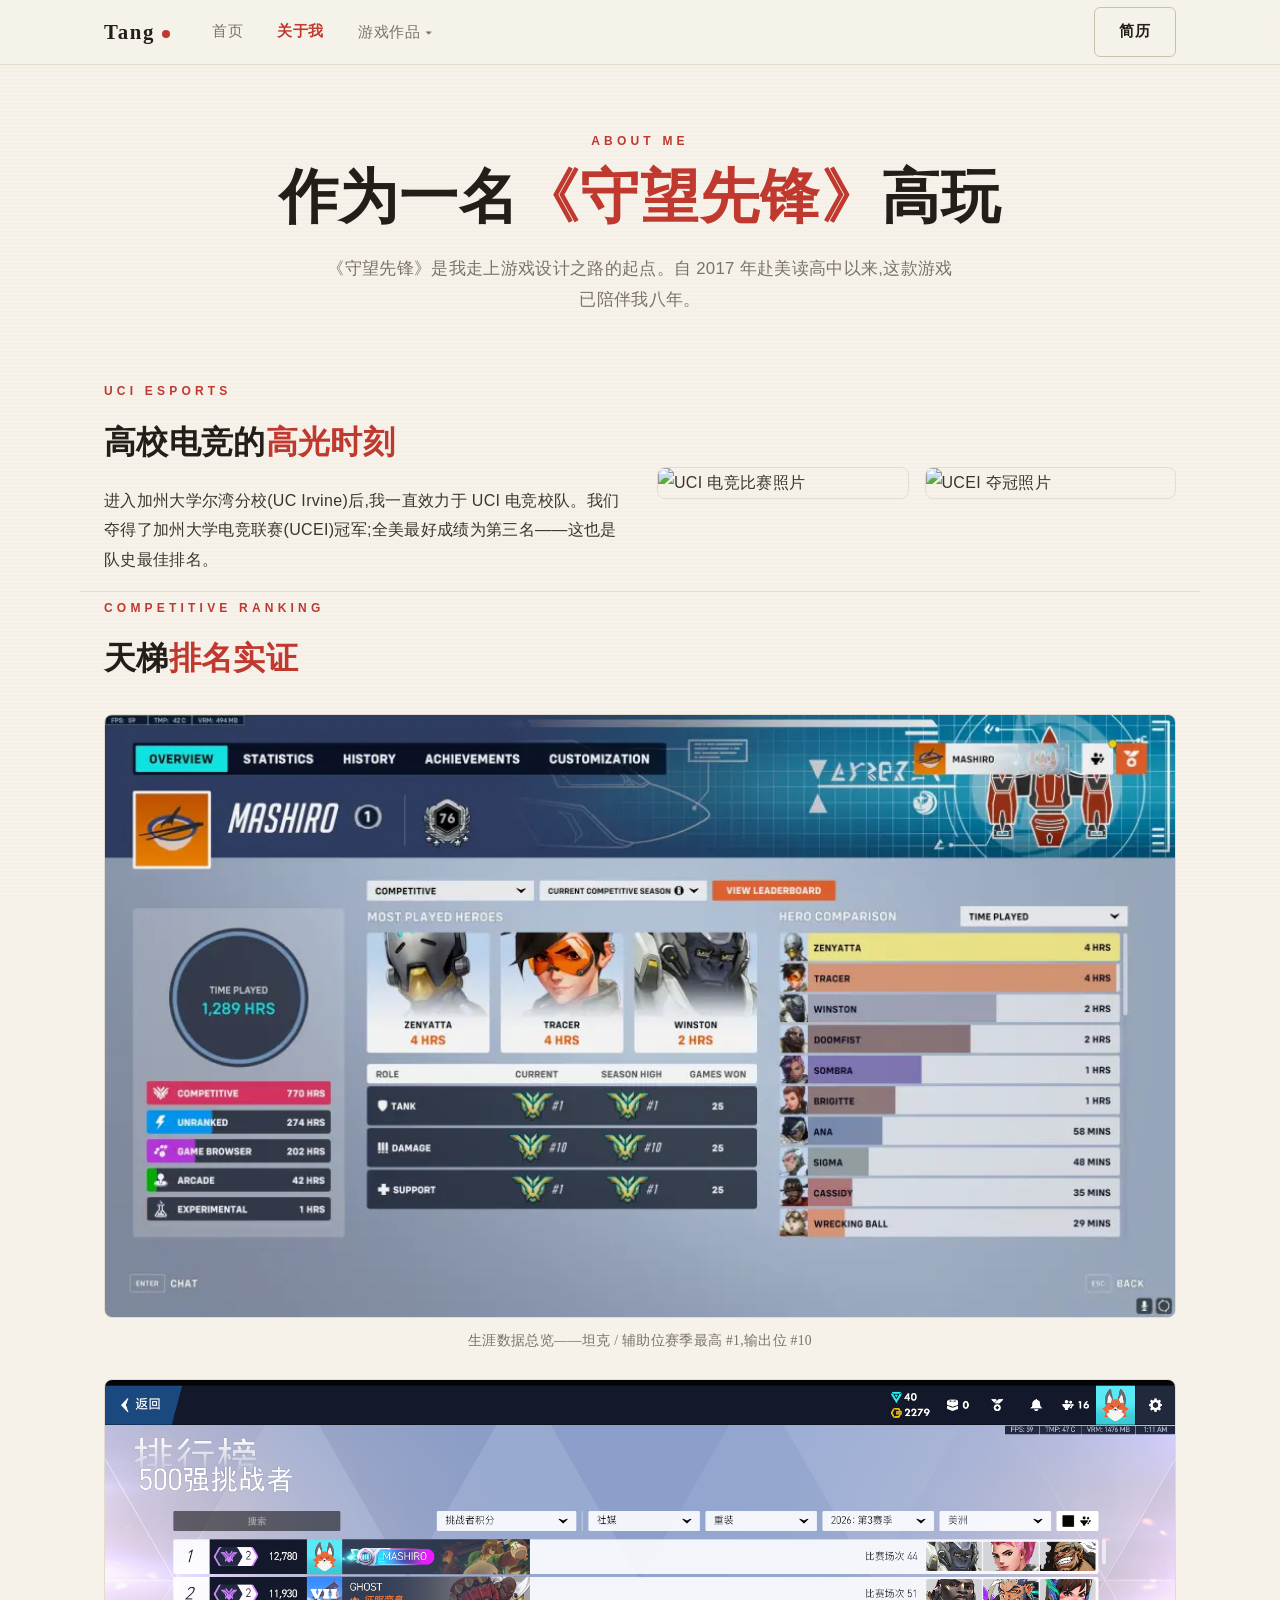
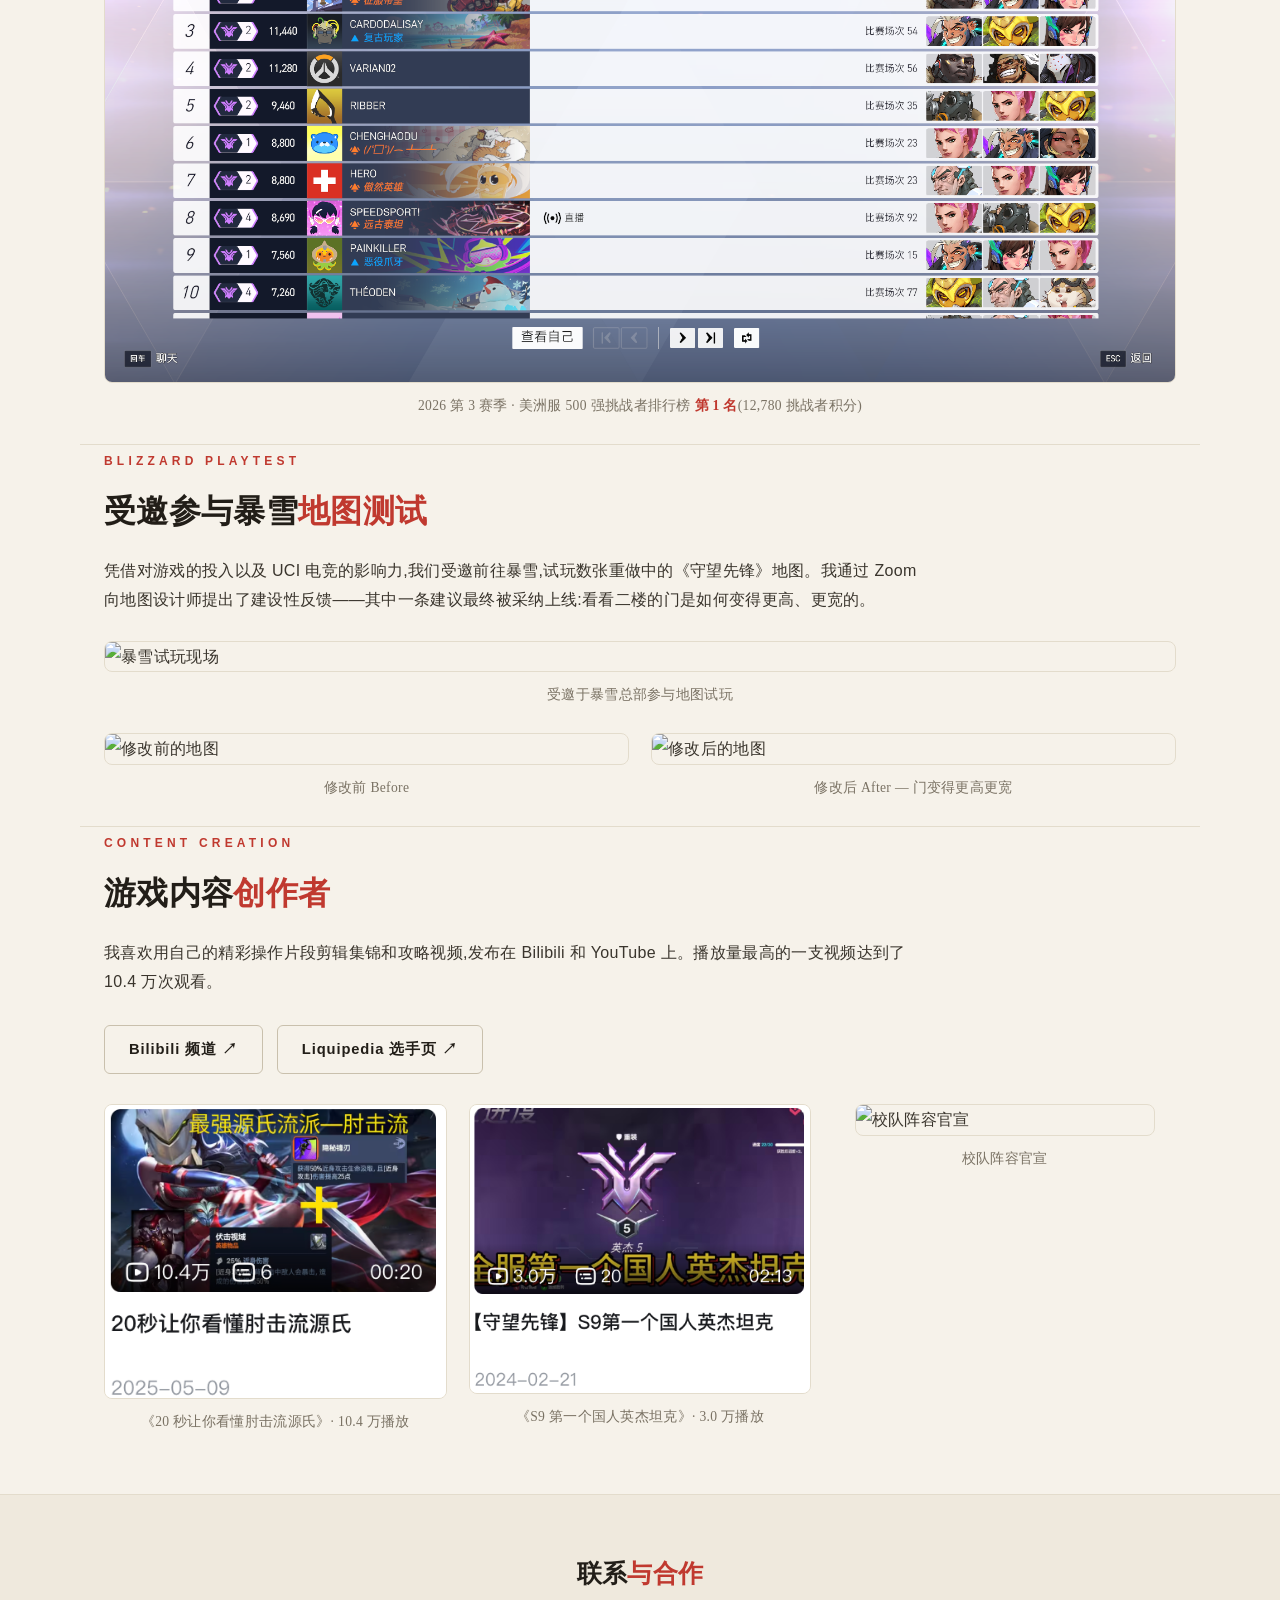
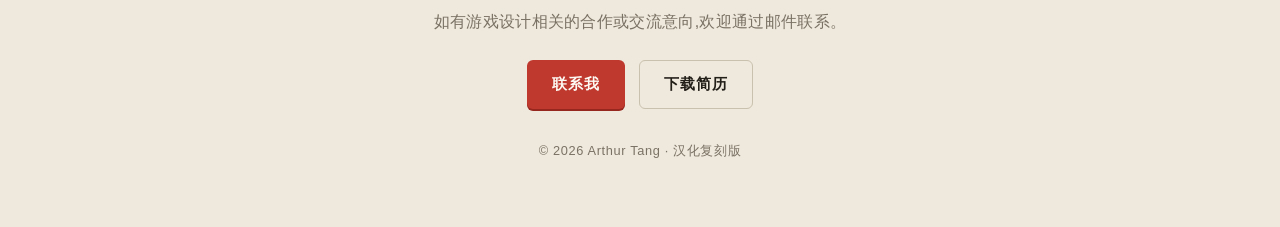
==== about.html @ 3871822b "Add files via upload" ====
<!DOCTYPE html>
<html lang="zh-CN">
<head>
<meta charset="UTF-8">
<meta name="viewport" content="width=device-width, initial-scale=1">
<title>关于我 | Arthur Tang · 游戏设计师</title>
<link rel="stylesheet" href="style.css">
</head>
<body>

<nav class="nav">
  <div class="nav-inner">
    <a class="logo" href="index.html">Tang</a>
    <div class="nav-links">
      <a href="index.html">首页</a>
      <a href="about.html" class="active">关于我</a>
      <div class="dropdown">
        <button>游戏作品 ▾</button>
        <div class="dropdown-menu">
          <a href="drag-and-mix.html">Drag And Mix <span>· 解谜合成</span></a>
          <a href="edge-digger.html">Edge Digger <span>· 平台动作</span></a>
          <a href="mouse-gang.html">Mouse Gang <span>· 卡牌桌游</span></a>
          <a href="time-casino.html">Time Casino <span>· 肉鸽迷宫</span></a>
          <a href="pip-follicles.html">Pip Follicles <span>· 街机理发</span></a>
        </div>
      </div>
    </div>
    <a class="btn btn-ghost" href="https://www.arthurtang.online/_files/ugd/ac5c19_97dff723fe3e4dc8b64bd0f16d40d59c.pdf" target="_blank">简历</a>
  </div>
</nav>

<div class="wrap page-hero">
  <span class="eyebrow">About Me</span>
  <h1 class="display">作为一名<span class="grad">《守望先锋》</span>高玩</h1>
  <p class="lead" style="margin:20px auto 0">《守望先锋》是我走上游戏设计之路的起点。自 2017 年赴美读高中以来,这款游戏已陪伴我八年。</p>
</div>

<section class="wrap" style="padding-top:20px">
  <div class="two-col reveal">
    <div class="prose">
      <span class="eyebrow">UCI Esports</span>
      <h2 class="section-title">高校电竞的<span class="grad">高光时刻</span></h2>
      <p>进入加州大学尔湾分校(UC Irvine)后,我一直效力于 UCI 电竞校队。我们夺得了加州大学电竞联赛(UCEI)冠军;全美最好成绩为第三名——这也是队史最佳排名。</p>
    </div>
    <div class="grid-2" style="gap:16px">
      <img src="https://static.wixstatic.com/media/ac5c19_564c3452a27447528d143ecde9f20c7a~mv2.png/v1/fill/w_520,h_780,al_c,q_85,enc_avif,quality_auto/ac5c19_564c3452a27447528d143ecde9f20c7a~mv2.png" alt="UCI 电竞比赛照片" style="border:1px solid var(--card-border)">
      <img src="https://static.wixstatic.com/media/ac5c19_22f39ce1d6e548bdbbea98e2cb93b836~mv2.png/v1/fill/w_540,h_770,al_c,q_85,enc_avif,quality_auto/ac5c19_22f39ce1d6e548bdbbea98e2cb93b836~mv2.png" alt="UCEI 夺冠照片" style="border:1px solid var(--card-border)">
    </div>
  </div>
</section>

<hr class="divider">

<section class="wrap">
  <div class="reveal">
    <span class="eyebrow">Competitive Ranking</span>
    <h2 class="section-title">天梯<span class="grad">排名实证</span></h2>
    <figure class="figure">
      <img src="rank-career.png" alt="MASHIRO 生涯数据:1,289 小时游戏时长,坦克/辅助位赛季最高第 1,输出位第 10">
      <figcaption>生涯数据总览——坦克 / 辅助位赛季最高 #1,输出位 #10</figcaption>
    </figure>
    <figure class="figure">
      <img src="rank-top500.png" alt="2026 第 3 赛季美洲服 500 强挑战者排行榜第 1 名 MASHIRO">
      <figcaption>2026 第 3 赛季 · 美洲服 500 强挑战者排行榜 <strong style="color:var(--cyan)">第 1 名</strong>(12,780 挑战者积分)</figcaption>
    </figure>
  </div>
</section>

<hr class="divider">

<section class="wrap">
  <div class="reveal">
    <span class="eyebrow">Blizzard Playtest</span>
    <h2 class="section-title">受邀参与暴雪<span class="grad">地图测试</span></h2>
    <div class="prose">
      <p>凭借对游戏的投入以及 UCI 电竞的影响力,我们受邀前往暴雪,试玩数张重做中的《守望先锋》地图。我通过 Zoom 向地图设计师提出了建设性反馈——其中一条建议最终被采纳上线:看看二楼的门是如何变得更高、更宽的。</p>
    </div>
    <div class="figure">
      <img src="https://static.wixstatic.com/media/ac5c19_0b9414e49a9842f2b9852993c32b238d~mv2.png/v1/fill/w_1200,h_900,al_c,q_85,enc_avif,quality_auto/ac5c19_0b9414e49a9842f2b9852993c32b238d~mv2.png" alt="暴雪试玩现场">
      <figcaption>受邀于暴雪总部参与地图试玩</figcaption>
    </div>
    <div class="grid-2">
      <figure class="figure" style="margin-top:0">
        <img src="https://static.wixstatic.com/media/ac5c19_3d61bf482e5c45c995daeb598a80fb74~mv2.png/v1/fill/w_1000,h_560,al_c,q_85,enc_avif,quality_auto/ac5c19_3d61bf482e5c45c995daeb598a80fb74~mv2.png" alt="修改前的地图">
        <figcaption>修改前 Before</figcaption>
      </figure>
      <figure class="figure" style="margin-top:0">
        <img src="https://static.wixstatic.com/media/ac5c19_52f4bf3c814f4690bcf771b78cd850dd~mv2.png/v1/fill/w_1000,h_562,al_c,q_85,enc_avif,quality_auto/ac5c19_52f4bf3c814f4690bcf771b78cd850dd~mv2.png" alt="修改后的地图">
        <figcaption>修改后 After — 门变得更高更宽</figcaption>
      </figure>
    </div>
  </div>
</section>

<hr class="divider">

<section class="wrap">
  <div class="reveal">
    <span class="eyebrow">Content Creation</span>
    <h2 class="section-title">游戏内容<span class="grad">创作者</span></h2>
    <div class="prose">
      <p>我喜欢用自己的精彩操作片段剪辑集锦和攻略视频,发布在 Bilibili 和 YouTube 上。播放量最高的一支视频达到了 10.4 万次观看。</p>
    </div>
    <div class="hero-cta">
      <a class="btn btn-ghost" href="https://space.bilibili.com/55044411" target="_blank">Bilibili 频道 ↗</a>
      <a class="btn btn-ghost" href="https://liquipedia.net/overwatch/Mashiro" target="_blank">Liquipedia 选手页 ↗</a>
    </div>
    <div class="grid-3" style="margin-top:30px">
      <figure class="figure" style="margin:0">
        <a href="https://www.bilibili.com/video/BV1WH55zvEXS/" target="_blank">
          <img src="bili-genji.png" alt="Bilibili 视频:20 秒让你看懂肘击流源氏,10.4 万播放">
        </a>
        <figcaption>《20 秒让你看懂肘击流源氏》· 10.4 万播放</figcaption>
      </figure>
      <figure class="figure" style="margin:0">
        <a href="https://www.bilibili.com/video/BV1Xy421B7Ga/" target="_blank">
          <img src="bili-tank.png" alt="Bilibili 视频:S9 第一个国人英杰坦克,3.0 万播放">
        </a>
        <figcaption>《S9 第一个国人英杰坦克》· 3.0 万播放</figcaption>
      </figure>
      <figure class="figure" style="margin:0">
        <img src="https://static.wixstatic.com/media/ac5c19_b49b3bc1428949f894d7ca2dc870c76b~mv2.png/v1/fill/w_834,h_1142,al_c,q_85,enc_avif,quality_auto/ac5c19_b49b3bc1428949f894d7ca2dc870c76b~mv2.png" alt="校队阵容官宣" style="max-width:300px;margin:0 auto">
        <figcaption>校队阵容官宣</figcaption>
      </figure>
    </div>
  </div>
</section>

<footer>
  <div class="footer-inner">
    <h2>联系<span class="grad-text">与合作</span></h2>
    <p>如有游戏设计相关的合作或交流意向,欢迎通过邮件联系。</p>
    <div class="footer-cta">
      <a class="btn btn-primary" href="mailto:arthurta@andrew.cmu.edu">联系我</a>
      <a class="btn btn-ghost" href="https://www.arthurtang.online/_files/ugd/ac5c19_97dff723fe3e4dc8b64bd0f16d40d59c.pdf" target="_blank">下载简历</a>
    </div>
    <p class="copyright">© 2026 Arthur Tang · 汉化复刻版</p>
  </div>
</footer>

<script>
const io=new IntersectionObserver(es=>es.forEach(e=>{if(e.isIntersecting){e.target.classList.add('visible');io.unobserve(e.target)}}),{threshold:.12});
document.querySelectorAll('.reveal').forEach(el=>io.observe(el));
</script>
</body>
</html>
---- style.css ----
/* ===== Arthur Tang 作品集 · 纸质编辑风 ===== */
:root{
  --bg:#f6f2ea;            /* 米白纸面 */
  --bg-soft:#efe9dd;
  --card:#fffdf8;          /* 卡片:偏白纸 */
  --card-border:#e3dccc;
  --text:#221e18;
  --text-body:#3a352d;
  --text-dim:#7a7264;
  --accent:#c0392f;        /* 扑克红 */
  --accent-deep:#96271f;
  --line:#e3dccc;
  /* 兼容旧变量名 */
  --cyan:#c0392f;
  --violet:#96271f;
  --pink:#c0392f;
  --grad:linear-gradient(0deg,#c0392f,#c0392f);
  --radius:14px;
  --maxw:1120px;
  --serif:"Songti SC","Noto Serif SC","Source Han Serif SC","STSong",Georgia,"Times New Roman",serif;
}
*{margin:0;padding:0;box-sizing:border-box}
html{scroll-behavior:smooth}
body{
  background:var(--bg);
  color:var(--text-body);
  font-family:"PingFang SC","Hiragino Sans GB","Microsoft YaHei","Noto Sans SC",-apple-system,"Segoe UI",sans-serif;
  line-height:1.85;
  letter-spacing:.02em;
  overflow-x:hidden;
}
/* 纸面质感:极淡的横向罗纹 */
body::before{
  content:"";position:fixed;inset:0;z-index:-1;pointer-events:none;
  background-image:repeating-linear-gradient(0deg,rgba(0,0,0,.012) 0 1px,transparent 1px 4px);
}
img{max-width:100%;display:block;border-radius:8px}
a{color:var(--accent);text-decoration:none}
a:hover{text-decoration:none}

/* ===== 导航 ===== */
.nav{
  position:sticky;top:0;z-index:50;
  backdrop-filter:blur(10px);-webkit-backdrop-filter:blur(10px);
  background:rgba(246,242,234,.9);
  border-bottom:1px solid var(--line);
}
.nav-inner{
  max-width:var(--maxw);margin:0 auto;padding:0 24px;
  display:flex;align-items:center;gap:28px;height:64px;
}
.logo{
  font-family:var(--serif);font-weight:700;font-size:1.3rem;letter-spacing:.08em;
  color:var(--text);
}
.logo::after{content:"";display:inline-block;width:8px;height:8px;margin-left:7px;
  background:var(--accent);border-radius:50%;vertical-align:middle}
.nav-links{display:flex;align-items:center;gap:6px;flex:1;flex-wrap:wrap}
.nav-links>a,.dropdown>button{
  color:var(--text-dim);font-size:.92rem;padding:8px 14px;border-radius:8px;
  background:none;border:none;cursor:pointer;font-family:inherit;letter-spacing:.04em;
  transition:.2s;
}
.nav-links>a:hover,.dropdown>button:hover{color:var(--text);background:rgba(0,0,0,.05)}
.nav-links>a.active{color:var(--accent);font-weight:600}
.dropdown{position:relative}
.dropdown-menu{
  position:absolute;top:calc(100% + 8px);left:0;min-width:230px;
  background:var(--card);border:1px solid var(--card-border);border-radius:12px;
  padding:8px;display:none;box-shadow:0 14px 40px rgba(60,45,20,.14);
}
.dropdown:hover .dropdown-menu,.dropdown:focus-within .dropdown-menu{display:block}
.dropdown-menu a{
  display:block;padding:9px 14px;border-radius:8px;color:var(--text-dim);font-size:.9rem;transition:.15s;
}
.dropdown-menu a:hover{color:var(--text);background:rgba(0,0,0,.045)}
.dropdown-menu a span{color:var(--text-dim);font-size:.78rem;margin-left:6px}
.btn{
  display:inline-flex;align-items:center;gap:8px;
  padding:10px 24px;border-radius:6px;font-weight:600;font-size:.92rem;
  border:1px solid transparent;cursor:pointer;transition:.22s;letter-spacing:.06em;
}
.btn-primary{
  background:var(--accent);color:#fdfaf4;
  box-shadow:0 2px 0 var(--accent-deep);
}
.btn-primary:hover{background:var(--accent-deep);transform:translateY(-1px)}
.btn-ghost{
  border-color:#c9c0ad;color:var(--text);background:transparent;
}
.btn-ghost:hover{border-color:var(--accent);color:var(--accent)}

/* ===== 布局 ===== */
.wrap{max-width:var(--maxw);margin:0 auto;padding:0 24px}
section{padding:68px 0}
.eyebrow{
  display:inline-block;font-size:.75rem;letter-spacing:.35em;text-transform:uppercase;
  color:var(--accent);margin-bottom:10px;font-weight:700;
}
h1.display{
  font-family:var(--serif);
  font-size:clamp(2.3rem,5.6vw,3.7rem);font-weight:700;line-height:1.2;letter-spacing:.02em;
  color:var(--text);
}
h1.display .grad,h2 .grad,.grad-text{color:var(--accent)}
h2.section-title{
  font-family:var(--serif);
  font-size:clamp(1.5rem,3.2vw,2rem);font-weight:700;margin-bottom:14px;color:var(--text);
}
h3{font-size:1.12rem;font-weight:700;margin-bottom:8px;color:var(--text)}
.lead{color:var(--text-dim);font-size:1.05rem;max-width:640px}
.divider{
  height:1px;border:none;max-width:var(--maxw);margin:0 auto;
  background:var(--line);
}

/* ===== 卡片 ===== */
.card{
  background:var(--card);border:1px solid var(--card-border);border-radius:var(--radius);
  padding:26px;transition:.22s;
  box-shadow:0 1px 3px rgba(60,45,20,.05);
}
.card:hover{border-color:#cfb9a0;box-shadow:0 8px 24px rgba(60,45,20,.1)}
.grid-2{display:grid;grid-template-columns:repeat(2,1fr);gap:22px}
.grid-3{display:grid;grid-template-columns:repeat(3,1fr);gap:22px}
.grid-4{display:grid;grid-template-columns:repeat(4,1fr);gap:18px}
@media(max-width:900px){.grid-3,.grid-4{grid-template-columns:repeat(2,1fr)}}
@media(max-width:620px){.grid-2,.grid-3,.grid-4{grid-template-columns:1fr}}

/* ===== 首页 Hero ===== */
.hero{display:grid;grid-template-columns:1.2fr .8fr;gap:48px;align-items:center;padding:84px 0 68px}
@media(max-width:820px){.hero{grid-template-columns:1fr;text-align:center}.hero .lead{margin:0 auto}}
.hero-portrait{position:relative;justify-self:center}
.hero-portrait img{
  width:min(300px,78vw);aspect-ratio:1;object-fit:cover;border-radius:6px;
  border:1px solid var(--card-border);
  box-shadow:8px 8px 0 rgba(192,57,47,.16);
}
.hero-cta{display:flex;gap:14px;margin-top:28px;flex-wrap:wrap}
@media(max-width:820px){.hero-cta{justify-content:center}}
.socials{display:flex;gap:12px;margin-top:26px}
@media(max-width:820px){.socials{justify-content:center}}
.socials a{
  width:42px;height:42px;border-radius:8px;display:grid;place-items:center;
  border:1px solid var(--card-border);background:var(--card);color:var(--text-dim);transition:.2s;
  font-size:.72rem;font-weight:700;letter-spacing:.02em;
}
.socials a:hover{color:var(--accent);border-color:var(--accent);transform:translateY(-2px)}
.socials svg{width:20px;height:20px;fill:currentColor}

/* ===== 作品卡片 ===== */
.project-card{
  display:flex;flex-direction:column;overflow:hidden;padding:0;
  background:var(--card);border:1px solid var(--card-border);border-radius:var(--radius);
  transition:.24s;box-shadow:0 1px 3px rgba(60,45,20,.05);
}
.project-card:hover{transform:translateY(-4px);border-color:#cfb9a0;
  box-shadow:0 16px 36px rgba(60,45,20,.13)}
.project-card .thumb{position:relative;overflow:hidden;aspect-ratio:16/9;border-radius:0}
.project-card .thumb img{width:100%;height:100%;object-fit:cover;border-radius:0;transition:.5s}
.project-card:hover .thumb img{transform:scale(1.04)}
.project-card .thumb .tag{
  position:absolute;top:12px;left:12px;font-size:.72rem;font-weight:700;letter-spacing:.08em;
  padding:4px 12px;border-radius:4px;background:rgba(253,250,244,.92);
  border:1px solid rgba(0,0,0,.08);color:var(--accent);
}
.project-card .body{padding:22px 24px 26px;display:flex;flex-direction:column;gap:10px;flex:1}
.project-card .body h3{font-family:var(--serif);font-size:1.25rem;margin:0}
.project-card .body p{color:var(--text-dim);font-size:.93rem;flex:1}
.project-card .links{display:flex;gap:12px;align-items:center;margin-top:6px}
.project-card .links .more{font-weight:600;font-size:.9rem}
.project-card .links .more::after{content:" →"}
.project-card .links .itch{font-size:.82rem;color:var(--text-dim)}
.project-card .links .itch:hover{color:var(--accent)}

/* ===== 项目详情页 ===== */
.page-hero{padding:60px 0 40px;text-align:center}
.page-hero .cover{
  max-width:920px;margin:34px auto 0;border-radius:10px;overflow:hidden;
  border:1px solid var(--card-border);box-shadow:0 18px 50px rgba(60,45,20,.16);
}
.page-hero .cover img{width:100%;border-radius:0}
.meta-panel{
  display:grid;grid-template-columns:repeat(4,1fr);gap:1px;overflow:hidden;
  border-radius:var(--radius);border:1px solid var(--card-border);background:var(--card-border);
  margin-top:-8px;
}
@media(max-width:820px){.meta-panel{grid-template-columns:repeat(2,1fr)}}
.meta-panel .cell{background:var(--card);padding:22px 24px}
.meta-panel .label{
  font-size:.72rem;letter-spacing:.28em;color:var(--accent);font-weight:700;margin-bottom:8px;
  text-transform:uppercase;
}
.meta-panel .value{font-size:.95rem;color:var(--text)}
.meta-panel .value li{list-style:none;color:var(--text-dim);padding:2px 0}
.meta-panel .value li::before{content:"— ";color:var(--accent)}
.figure{margin:26px 0}
.figure img{width:100%;border:1px solid var(--card-border)}
.figure figcaption{font-size:.85rem;color:var(--text-dim);margin-top:10px;text-align:center;font-family:var(--serif)}
.gif-grid{display:grid;grid-template-columns:repeat(3,1fr);gap:16px;margin:26px 0}
@media(max-width:820px){.gif-grid{grid-template-columns:1fr}}
.gif-grid figure{margin:0}
.gif-grid img{width:100%;aspect-ratio:16/10;object-fit:cover;border:1px solid var(--card-border)}
.gif-grid figcaption{font-size:.84rem;color:var(--text-dim);margin-top:8px;text-align:center;font-family:var(--serif)}
.quote{
  border-left:3px solid var(--accent);
  padding:16px 22px;margin:24px 0;color:var(--text-dim);font-size:.98rem;
  background:var(--card);border-radius:0 8px 8px 0;font-family:var(--serif);
}
.prose{max-width:820px}
.prose p{margin-bottom:16px;color:var(--text-body)}
.two-col{display:grid;grid-template-columns:1fr 1fr;gap:34px;align-items:center}
@media(max-width:820px){.two-col{grid-template-columns:1fr}}

/* ===== 页脚 ===== */
footer{
  margin-top:60px;border-top:1px solid var(--line);
  background:var(--bg-soft);
}
.footer-inner{
  max-width:var(--maxw);margin:0 auto;padding:56px 24px 40px;text-align:center;
}
.footer-inner h2{font-family:var(--serif);font-size:1.55rem;font-weight:700;margin-bottom:10px;color:var(--text)}
.footer-inner p{color:var(--text-dim);margin-bottom:24px}
.footer-cta{display:flex;gap:14px;justify-content:center;flex-wrap:wrap;margin-bottom:30px}
.footer-inner .socials{justify-content:center;margin-top:0}
.copyright{font-size:.8rem;color:#a49a87;margin-top:28px;letter-spacing:.05em}

/* ===== 动效 ===== */
.reveal{opacity:0;transform:translateY(20px);transition:opacity .6s ease,transform .6s ease}
.reveal.visible{opacity:1;transform:none}
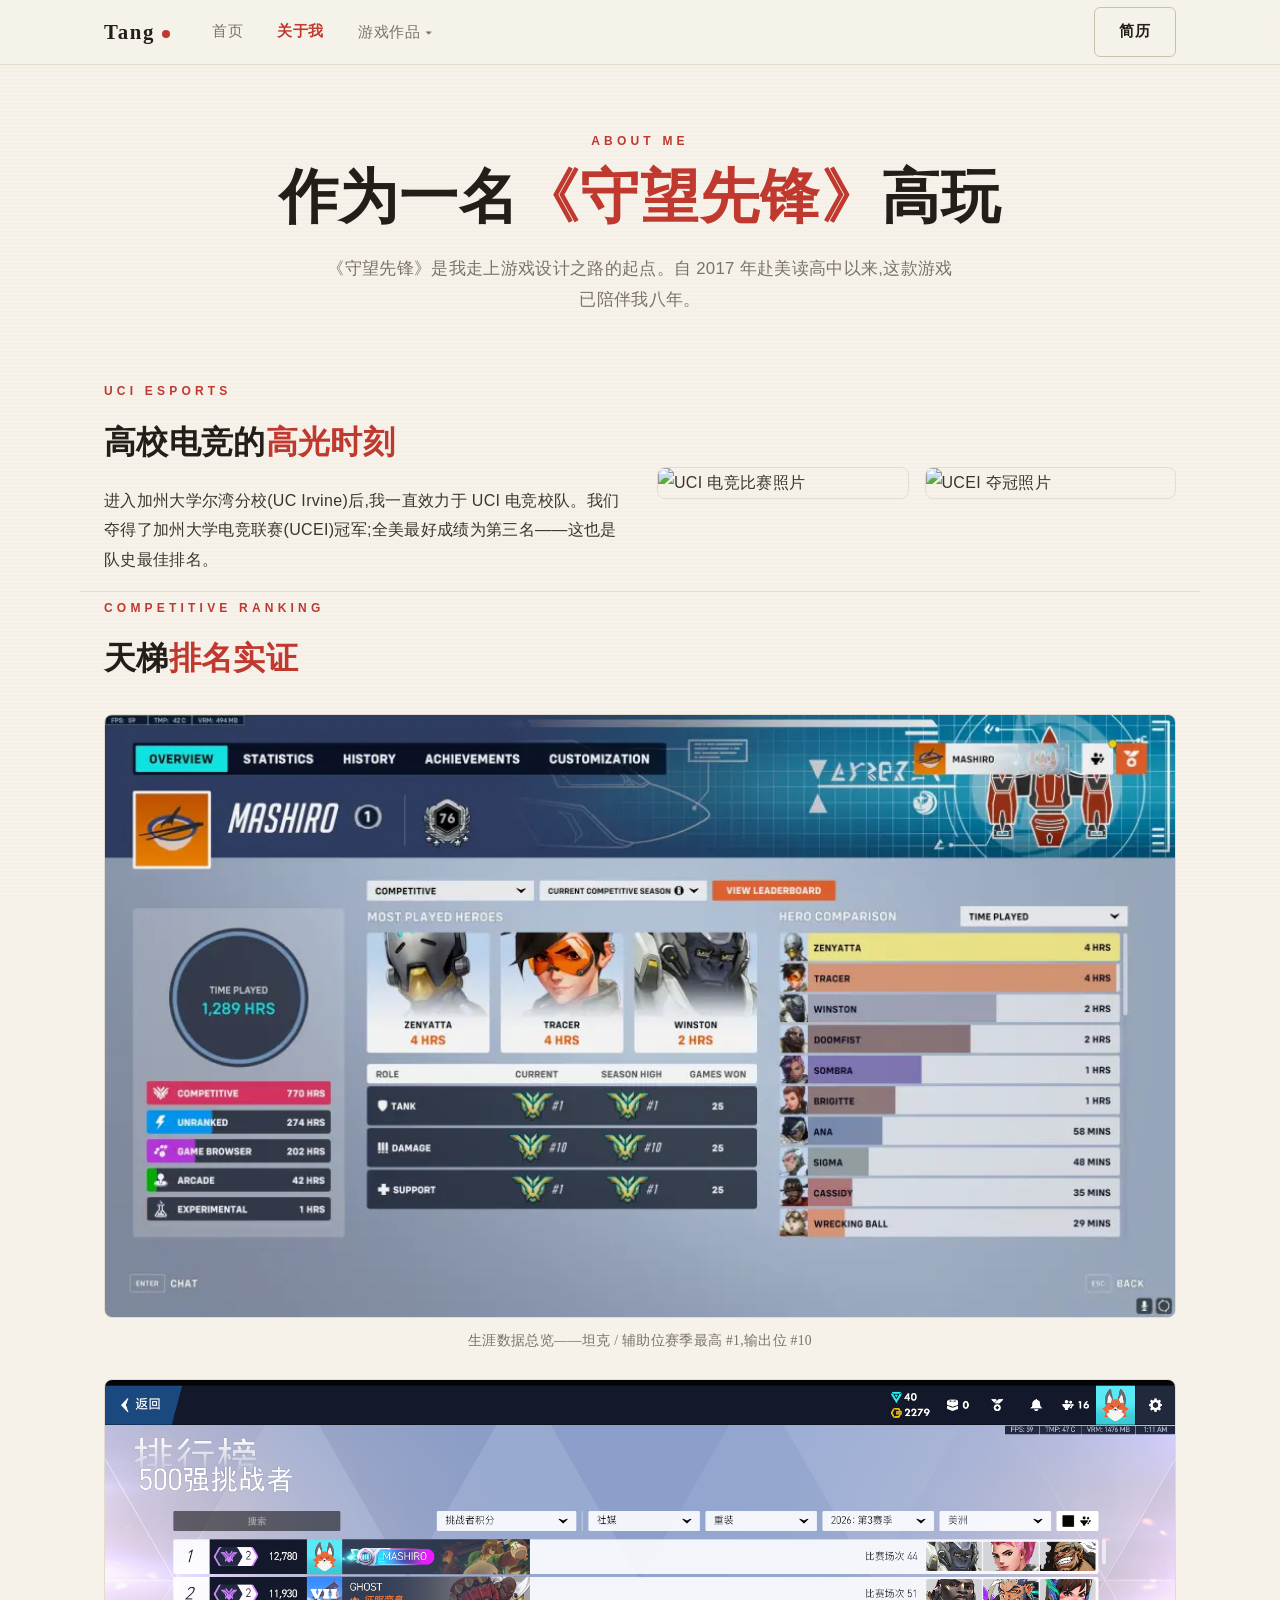
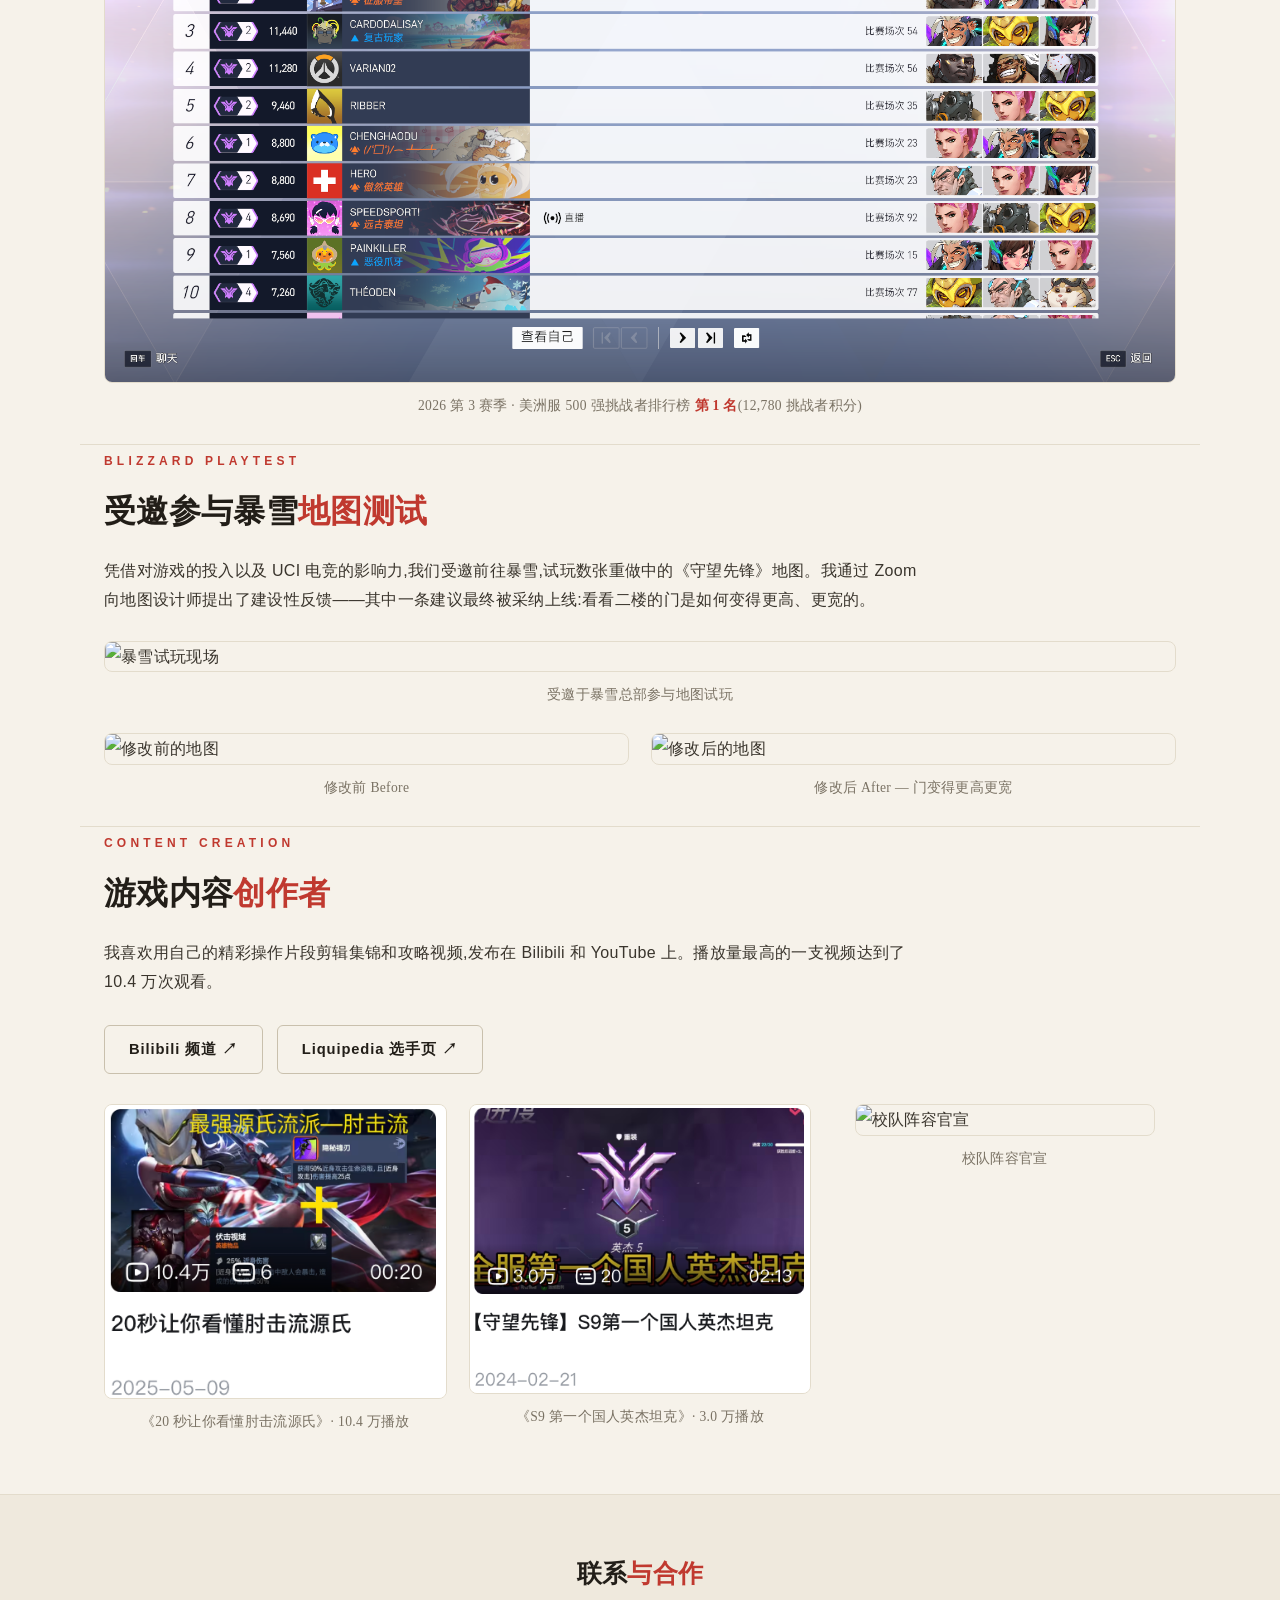
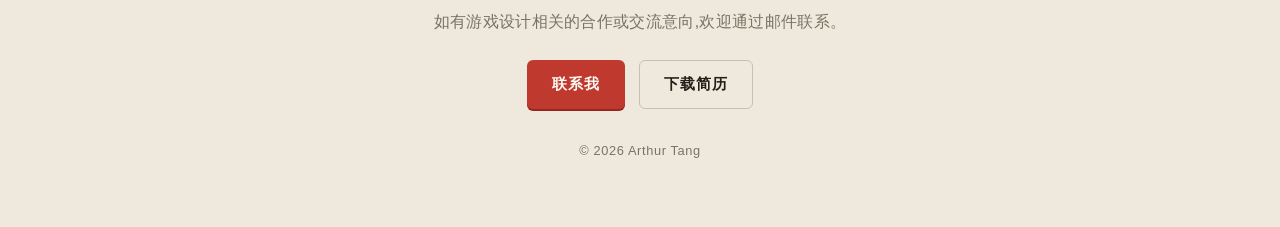
==== commit 87d2200a: "update" ====
--- a/about.html
+++ b/about.html
@@ -25,7 +25,7 @@
         </div>
       </div>
     </div>
-    <a class="btn btn-ghost" href="https://www.arthurtang.online/_files/ugd/ac5c19_97dff723fe3e4dc8b64bd0f16d40d59c.pdf" target="_blank">简历</a>
+    <a class="btn btn-ghost" href="resume.pdf" target="_blank">简历</a>
   </div>
 </nav>
 
@@ -132,9 +132,9 @@
     <p>如有游戏设计相关的合作或交流意向,欢迎通过邮件联系。</p>
     <div class="footer-cta">
       <a class="btn btn-primary" href="mailto:arthurta@andrew.cmu.edu">联系我</a>
-      <a class="btn btn-ghost" href="https://www.arthurtang.online/_files/ugd/ac5c19_97dff723fe3e4dc8b64bd0f16d40d59c.pdf" target="_blank">下载简历</a>
+      <a class="btn btn-ghost" href="resume.pdf" target="_blank">下载简历</a>
     </div>
-    <p class="copyright">© 2026 Arthur Tang · 汉化复刻版</p>
+    <p class="copyright">© 2026 Arthur Tang</p>
   </div>
 </footer>
 
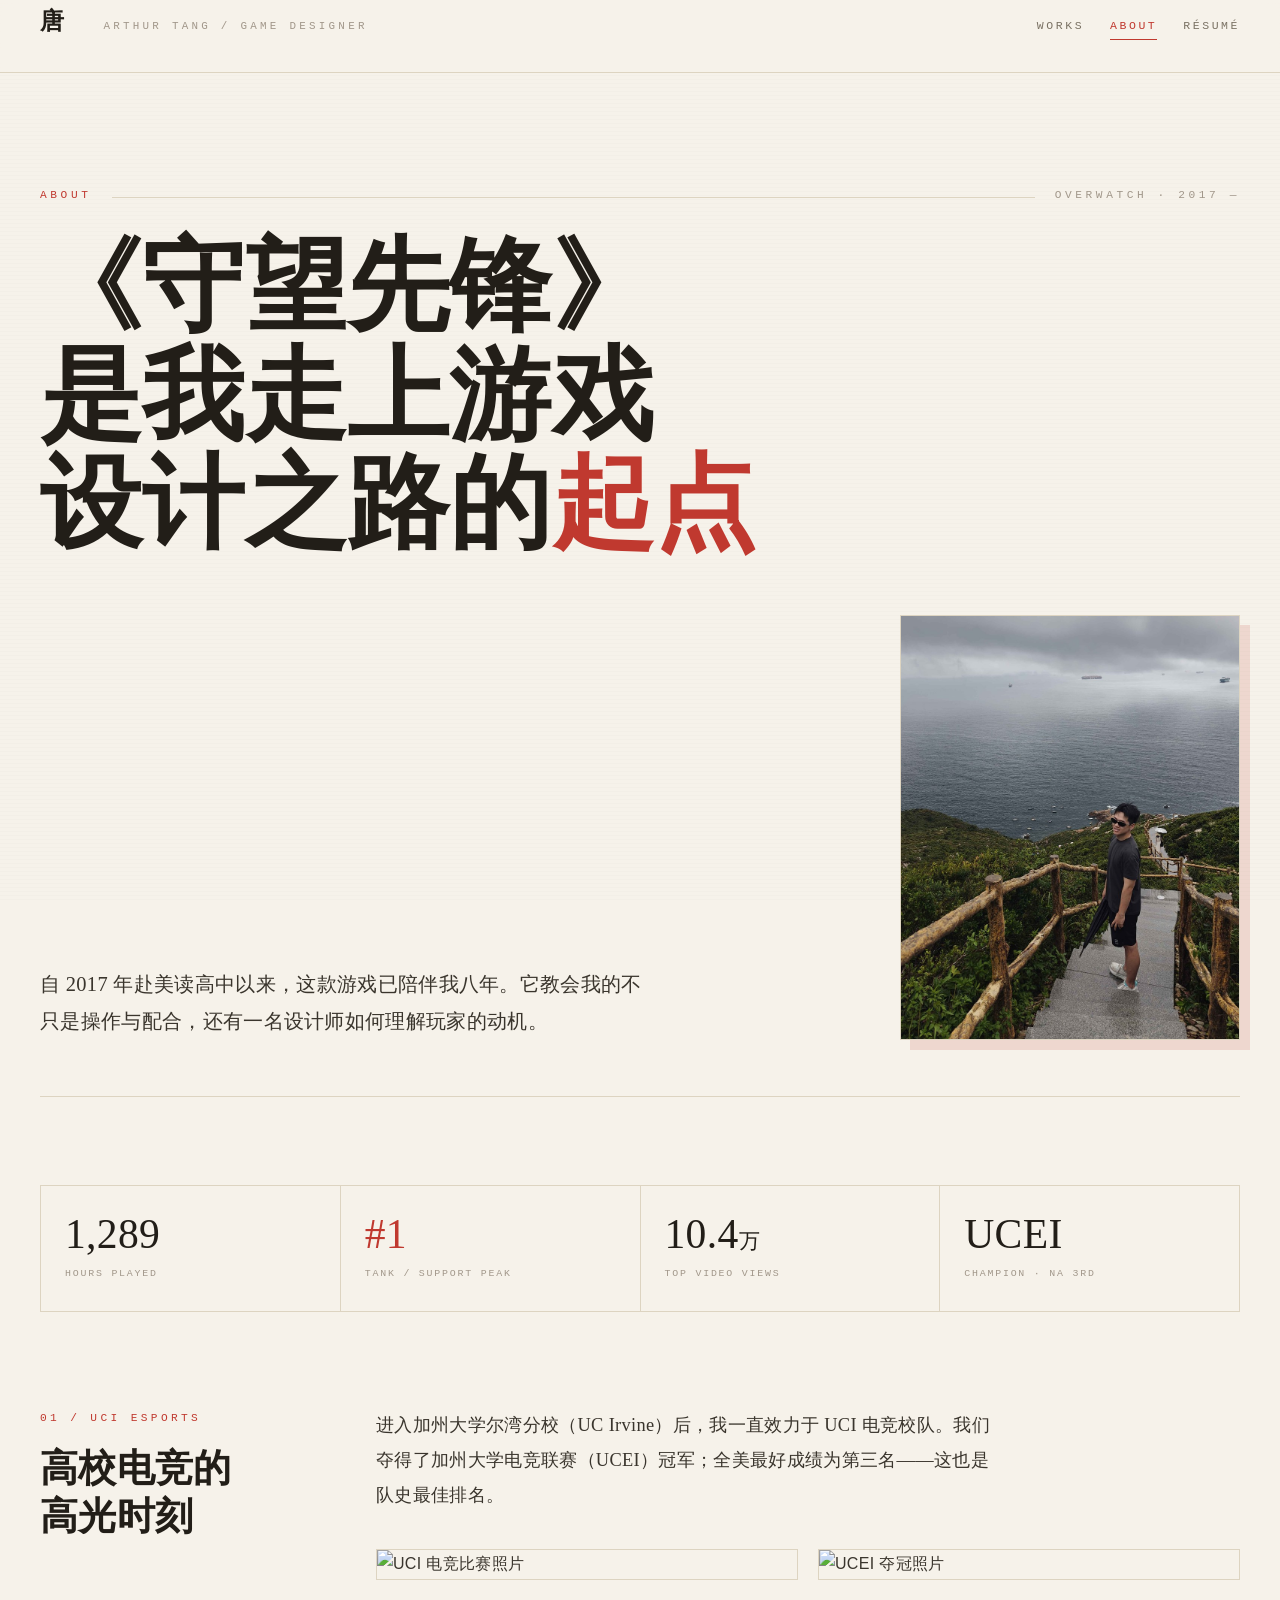
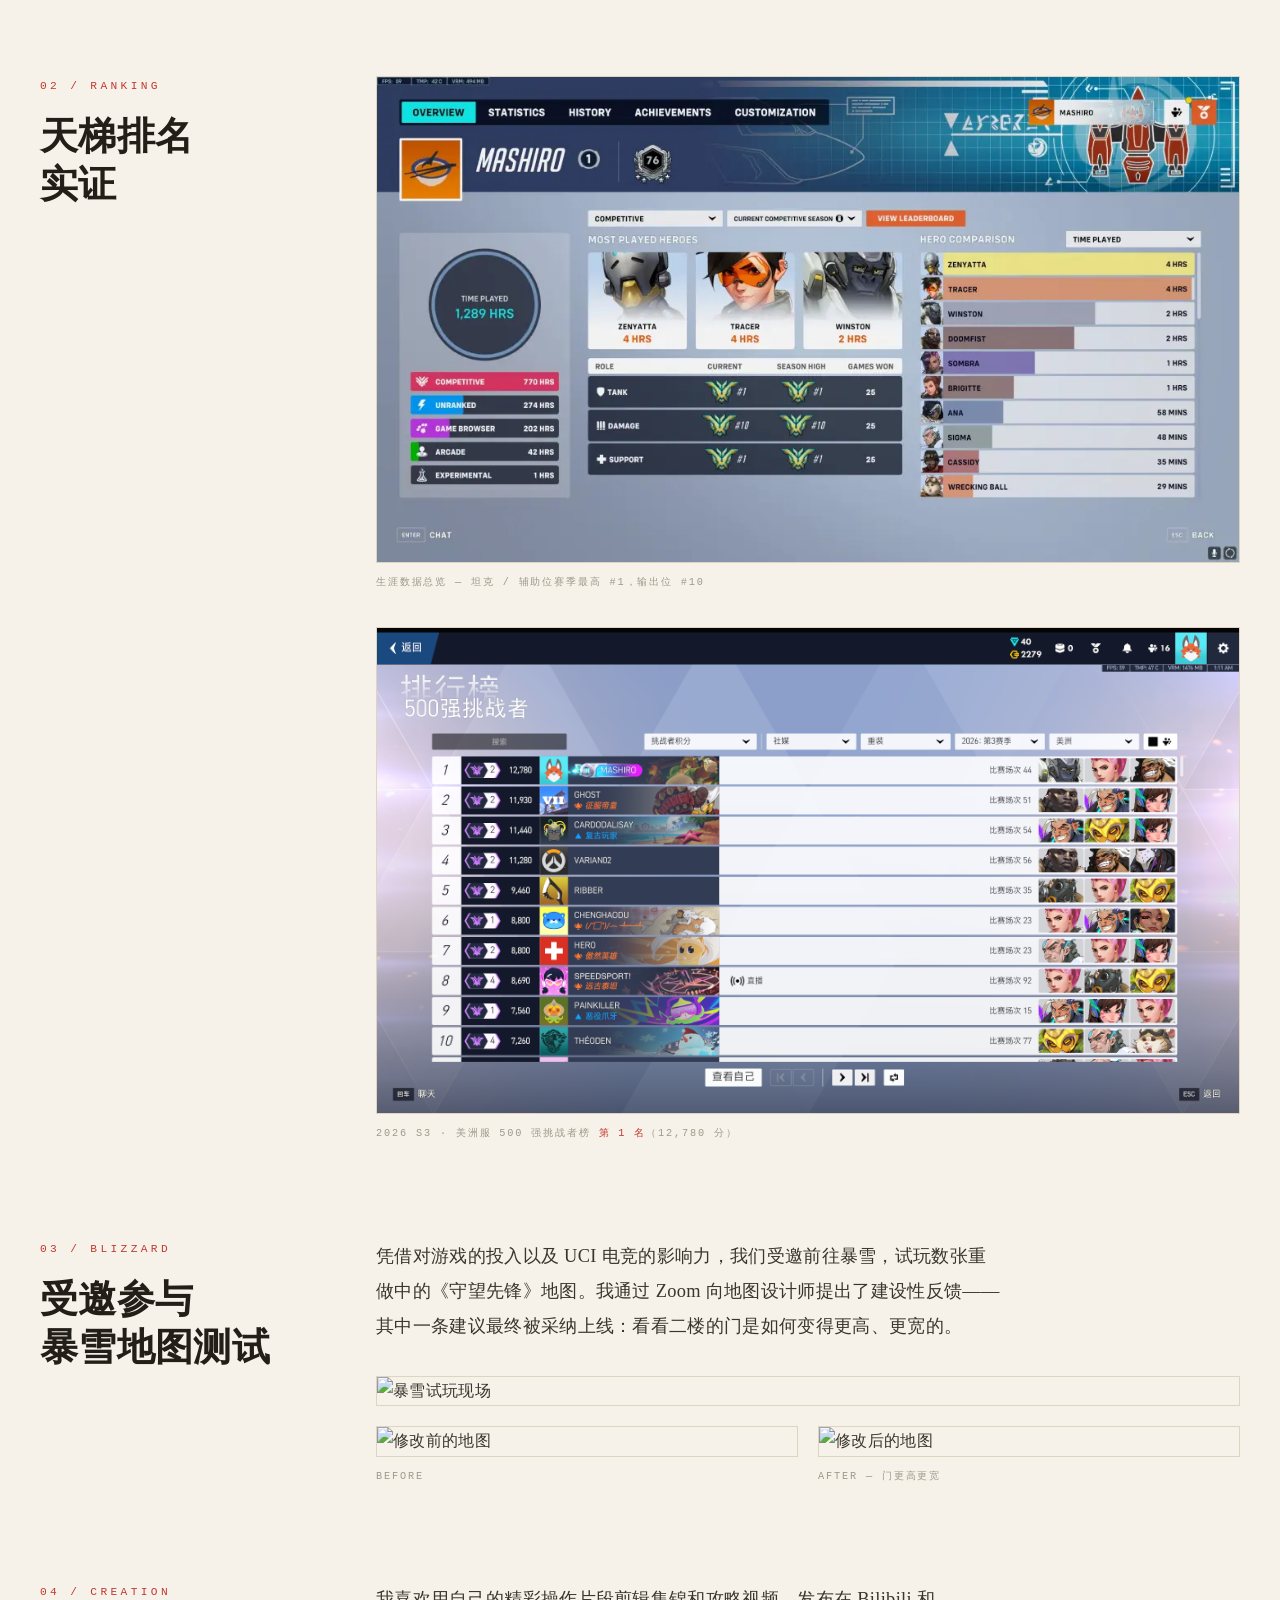
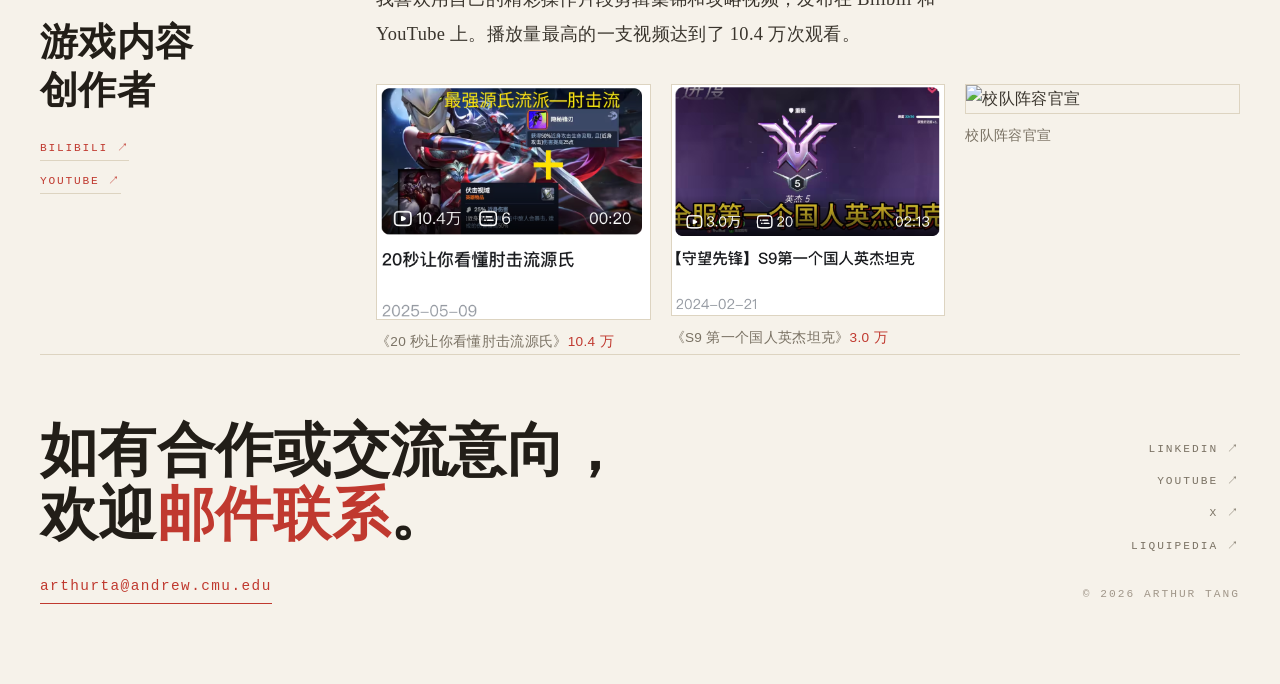
==== commit 7194b48e: "update" ====
--- a/about.html
+++ b/about.html
@@ -7,139 +7,89 @@
 <link rel="stylesheet" href="style.css">
 </head>
 <body>
+<nav class="nav"><div class="nav-inner">
+  <a class="logo" href="index.html">唐</a>
+  <span class="nav-tag">Arthur Tang / Game Designer</span>
+  <span class="nav-spacer"></span>
+  <div class="nav-links"><a href="index.html">Works</a><a href="about.html" class="active">About</a><a href="resume.pdf" target="_blank">Résumé</a></div>
+</div></nav>
+<header class="wrap" style="padding-top:112px">
+  <div class="rule"><span>About</span><span class="fill"></span><span class="muted">Overwatch · 2017 —</span></div>
+  <h1 class="page-title">《守望先锋》<br>是我走上游戏<br>设计之路的<span class="hl">起点</span></h1>
+  <div class="about-hero">
+    <p class="lead-sm">自 2017 年赴美读高中以来，这款游戏已陪伴我八年。它教会我的不只是操作与配合，还有一名设计师如何理解玩家的动机。</p>
+    <img src="portrait.jpg" alt="Arthur Tang 个人照片">
+  </div>
+</header>
 
-<nav class="nav">
-  <div class="nav-inner">
-    <a class="logo" href="index.html">Tang</a>
-    <div class="nav-links">
-      <a href="index.html">首页</a>
-      <a href="about.html" class="active">关于我</a>
-      <div class="dropdown">
-        <button>游戏作品 ▾</button>
-        <div class="dropdown-menu">
-          <a href="drag-and-mix.html">Drag And Mix <span>· 解谜合成</span></a>
-          <a href="edge-digger.html">Edge Digger <span>· 平台动作</span></a>
-          <a href="mouse-gang.html">Mouse Gang <span>· 卡牌桌游</span></a>
-          <a href="time-casino.html">Time Casino <span>· 肉鸽迷宫</span></a>
-          <a href="pip-follicles.html">Pip Follicles <span>· 街机理发</span></a>
-        </div>
-      </div>
-    </div>
-    <a class="btn btn-ghost" href="resume.pdf" target="_blank">简历</a>
-  </div>
-</nav>
-
-<div class="wrap page-hero">
-  <span class="eyebrow">About Me</span>
-  <h1 class="display">作为一名<span class="grad">《守望先锋》</span>高玩</h1>
-  <p class="lead" style="margin:20px auto 0">《守望先锋》是我走上游戏设计之路的起点。自 2017 年赴美读高中以来,这款游戏已陪伴我八年。</p>
-</div>
-
-<section class="wrap" style="padding-top:20px">
-  <div class="two-col reveal">
-    <div class="prose">
-      <span class="eyebrow">UCI Esports</span>
-      <h2 class="section-title">高校电竞的<span class="grad">高光时刻</span></h2>
-      <p>进入加州大学尔湾分校(UC Irvine)后,我一直效力于 UCI 电竞校队。我们夺得了加州大学电竞联赛(UCEI)冠军;全美最好成绩为第三名——这也是队史最佳排名。</p>
-    </div>
-    <div class="grid-2" style="gap:16px">
-      <img src="https://static.wixstatic.com/media/ac5c19_564c3452a27447528d143ecde9f20c7a~mv2.png/v1/fill/w_520,h_780,al_c,q_85,enc_avif,quality_auto/ac5c19_564c3452a27447528d143ecde9f20c7a~mv2.png" alt="UCI 电竞比赛照片" style="border:1px solid var(--card-border)">
-      <img src="https://static.wixstatic.com/media/ac5c19_22f39ce1d6e548bdbbea98e2cb93b836~mv2.png/v1/fill/w_540,h_770,al_c,q_85,enc_avif,quality_auto/ac5c19_22f39ce1d6e548bdbbea98e2cb93b836~mv2.png" alt="UCEI 夺冠照片" style="border:1px solid var(--card-border)">
-    </div>
+<section class="wrap" style="padding-top:88px">
+  <div class="stats stats-4">
+    <div class="cell"><div class="num">1,289</div><div class="cap">Hours played</div></div>
+    <div class="cell"><div class="num hl">#1</div><div class="cap">Tank / Support peak</div></div>
+    <div class="cell"><div class="num">10.4<span style="font-size:.5em">万</span></div><div class="cap">Top video views</div></div>
+    <div class="cell"><div class="num">UCEI</div><div class="cap">Champion · NA 3rd</div></div>
   </div>
 </section>
 
-<hr class="divider">
-
-<section class="wrap">
-  <div class="reveal">
-    <span class="eyebrow">Competitive Ranking</span>
-    <h2 class="section-title">天梯<span class="grad">排名实证</span></h2>
-    <figure class="figure">
-      <img src="rank-career.png" alt="MASHIRO 生涯数据:1,289 小时游戏时长,坦克/辅助位赛季最高第 1,输出位第 10">
-      <figcaption>生涯数据总览——坦克 / 辅助位赛季最高 #1,输出位 #10</figcaption>
-    </figure>
-    <figure class="figure">
-      <img src="rank-top500.png" alt="2026 第 3 赛季美洲服 500 强挑战者排行榜第 1 名 MASHIRO">
-      <figcaption>2026 第 3 赛季 · 美洲服 500 强挑战者排行榜 <strong style="color:var(--cyan)">第 1 名</strong>(12,780 挑战者积分)</figcaption>
-    </figure>
-  </div>
-</section>
-
-<hr class="divider">
-
-<section class="wrap">
-  <div class="reveal">
-    <span class="eyebrow">Blizzard Playtest</span>
-    <h2 class="section-title">受邀参与暴雪<span class="grad">地图测试</span></h2>
-    <div class="prose">
-      <p>凭借对游戏的投入以及 UCI 电竞的影响力,我们受邀前往暴雪,试玩数张重做中的《守望先锋》地图。我通过 Zoom 向地图设计师提出了建设性反馈——其中一条建议最终被采纳上线:看看二楼的门是如何变得更高、更宽的。</p>
-    </div>
-    <div class="figure">
-      <img src="https://static.wixstatic.com/media/ac5c19_0b9414e49a9842f2b9852993c32b238d~mv2.png/v1/fill/w_1200,h_900,al_c,q_85,enc_avif,quality_auto/ac5c19_0b9414e49a9842f2b9852993c32b238d~mv2.png" alt="暴雪试玩现场">
-      <figcaption>受邀于暴雪总部参与地图试玩</figcaption>
-    </div>
-    <div class="grid-2">
-      <figure class="figure" style="margin-top:0">
-        <img src="https://static.wixstatic.com/media/ac5c19_3d61bf482e5c45c995daeb598a80fb74~mv2.png/v1/fill/w_1000,h_560,al_c,q_85,enc_avif,quality_auto/ac5c19_3d61bf482e5c45c995daeb598a80fb74~mv2.png" alt="修改前的地图">
-        <figcaption>修改前 Before</figcaption>
-      </figure>
-      <figure class="figure" style="margin-top:0">
-        <img src="https://static.wixstatic.com/media/ac5c19_52f4bf3c814f4690bcf771b78cd850dd~mv2.png/v1/fill/w_1000,h_562,al_c,q_85,enc_avif,quality_auto/ac5c19_52f4bf3c814f4690bcf771b78cd850dd~mv2.png" alt="修改后的地图">
-        <figcaption>修改后 After — 门变得更高更宽</figcaption>
-      </figure>
+<section class="wrap block reveal"><div class="sec">
+  <div class="rail"><div class="lbl">01 / UCI Esports</div><h2>高校电竞的<br>高光时刻</h2></div>
+  <div>
+    <div class="prose"><p>进入加州大学尔湾分校（UC Irvine）后，我一直效力于 UCI 电竞校队。我们夺得了加州大学电竞联赛（UCEI）冠军；全美最好成绩为第三名——这也是队史最佳排名。</p></div>
+    <div class="gal gal-2" style="margin-top:36px">
+      <figure><img src="https://static.wixstatic.com/media/ac5c19_564c3452a27447528d143ecde9f20c7a~mv2.png/v1/fill/w_520,h_780,al_c,q_85,enc_avif,quality_auto/ac5c19_564c3452a27447528d143ecde9f20c7a~mv2.png" alt="UCI 电竞比赛照片"></figure>
+      <figure><img src="https://static.wixstatic.com/media/ac5c19_22f39ce1d6e548bdbbea98e2cb93b836~mv2.png/v1/fill/w_540,h_770,al_c,q_85,enc_avif,quality_auto/ac5c19_22f39ce1d6e548bdbbea98e2cb93b836~mv2.png" alt="UCEI 夺冠照片"></figure>
     </div>
   </div>
-</section>
+</div></section>
 
-<hr class="divider">
+<section class="wrap block reveal"><div class="sec">
+  <div class="rail"><div class="lbl">02 / Ranking</div><h2>天梯排名<br>实证</h2></div>
+  <div>
+    <figure><img src="rank-career.png" alt="MASHIRO 生涯数据：1,289 小时游戏时长，坦克/辅助位赛季最高第 1，输出位第 10" style="border:1px solid var(--line)"><figcaption class="cap-mono">生涯数据总览 — 坦克 / 辅助位赛季最高 #1，输出位 #10</figcaption></figure>
+    <figure style="margin-top:36px"><img src="rank-top500.png" alt="2026 第 3 赛季美洲服 500 强挑战者排行榜第 1 名 MASHIRO" style="border:1px solid var(--line)"><figcaption class="cap-mono">2026 S3 · 美洲服 500 强挑战者榜 <span class="hl">第 1 名</span>（12,780 分）</figcaption></figure>
+  </div>
+</div></section>
 
-<section class="wrap">
-  <div class="reveal">
-    <span class="eyebrow">Content Creation</span>
-    <h2 class="section-title">游戏内容<span class="grad">创作者</span></h2>
-    <div class="prose">
-      <p>我喜欢用自己的精彩操作片段剪辑集锦和攻略视频,发布在 Bilibili 和 YouTube 上。播放量最高的一支视频达到了 10.4 万次观看。</p>
-    </div>
-    <div class="hero-cta">
-      <a class="btn btn-ghost" href="https://space.bilibili.com/55044411" target="_blank">Bilibili 频道 ↗</a>
-      <a class="btn btn-ghost" href="https://liquipedia.net/overwatch/Mashiro" target="_blank">Liquipedia 选手页 ↗</a>
-    </div>
-    <div class="grid-3" style="margin-top:30px">
-      <figure class="figure" style="margin:0">
-        <a href="https://www.bilibili.com/video/BV1WH55zvEXS/" target="_blank">
-          <img src="bili-genji.png" alt="Bilibili 视频:20 秒让你看懂肘击流源氏,10.4 万播放">
-        </a>
-        <figcaption>《20 秒让你看懂肘击流源氏》· 10.4 万播放</figcaption>
-      </figure>
-      <figure class="figure" style="margin:0">
-        <a href="https://www.bilibili.com/video/BV1Xy421B7Ga/" target="_blank">
-          <img src="bili-tank.png" alt="Bilibili 视频:S9 第一个国人英杰坦克,3.0 万播放">
-        </a>
-        <figcaption>《S9 第一个国人英杰坦克》· 3.0 万播放</figcaption>
-      </figure>
-      <figure class="figure" style="margin:0">
-        <img src="https://static.wixstatic.com/media/ac5c19_b49b3bc1428949f894d7ca2dc870c76b~mv2.png/v1/fill/w_834,h_1142,al_c,q_85,enc_avif,quality_auto/ac5c19_b49b3bc1428949f894d7ca2dc870c76b~mv2.png" alt="校队阵容官宣" style="max-width:300px;margin:0 auto">
-        <figcaption>校队阵容官宣</figcaption>
-      </figure>
+<section class="wrap block reveal"><div class="sec">
+  <div class="rail"><div class="lbl">03 / Blizzard</div><h2>受邀参与<br>暴雪地图测试</h2></div>
+  <div>
+    <div class="prose"><p>凭借对游戏的投入以及 UCI 电竞的影响力，我们受邀前往暴雪，试玩数张重做中的《守望先锋》地图。我通过 Zoom 向地图设计师提出了建设性反馈——其中一条建议最终被采纳上线：看看二楼的门是如何变得更高、更宽的。</p></div>
+    <img src="https://static.wixstatic.com/media/ac5c19_0b9414e49a9842f2b9852993c32b238d~mv2.png/v1/fill/w_1200,h_900,al_c,q_85,enc_avif,quality_auto/ac5c19_0b9414e49a9842f2b9852993c32b238d~mv2.png" alt="暴雪试玩现场" style="margin-top:32px;border:1px solid var(--line)">
+    <div class="figs">
+      <figure><img src="https://static.wixstatic.com/media/ac5c19_3d61bf482e5c45c995daeb598a80fb74~mv2.png/v1/fill/w_1000,h_560,al_c,q_85,enc_avif,quality_auto/ac5c19_3d61bf482e5c45c995daeb598a80fb74~mv2.png" alt="修改前的地图" style="border:1px solid var(--line)"><figcaption>Before</figcaption></figure>
+      <figure><img src="https://static.wixstatic.com/media/ac5c19_52f4bf3c814f4690bcf771b78cd850dd~mv2.png/v1/fill/w_1000,h_562,al_c,q_85,enc_avif,quality_auto/ac5c19_52f4bf3c814f4690bcf771b78cd850dd~mv2.png" alt="修改后的地图" style="border:1px solid var(--line)"><figcaption>After — 门更高更宽</figcaption></figure>
     </div>
   </div>
-</section>
+</div></section>
 
-<footer>
-  <div class="footer-inner">
-    <h2>联系<span class="grad-text">与合作</span></h2>
-    <p>如有游戏设计相关的合作或交流意向,欢迎通过邮件联系。</p>
-    <div class="footer-cta">
-      <a class="btn btn-primary" href="mailto:arthurta@andrew.cmu.edu">联系我</a>
-      <a class="btn btn-ghost" href="resume.pdf" target="_blank">下载简历</a>
+<section class="wrap block reveal"><div class="sec">
+  <div class="rail"><div class="lbl">04 / Creation</div><h2>游戏内容<br>创作者</h2>
+    <div class="links"><a href="https://space.bilibili.com/55044411" target="_blank">Bilibili ↗</a><a href="https://www.youtube.com/@mashiro_ow2016" target="_blank">YouTube ↗</a></div>
+  </div>
+  <div>
+    <div class="prose"><p>我喜欢用自己的精彩操作片段剪辑集锦和攻略视频，发布在 Bilibili 和 YouTube 上。播放量最高的一支视频达到了 10.4 万次观看。</p></div>
+    <div class="gal gal-3" style="margin-top:32px">
+      <figure><a href="https://www.bilibili.com/video/BV1WH55zvEXS/" target="_blank"><img src="bili-genji.png" alt="Bilibili 视频：20 秒让你看懂肘击流源氏，10.4 万播放"></a><figcaption>《20 秒让你看懂肘击流源氏》<span class="hl">10.4 万</span></figcaption></figure>
+      <figure><a href="https://www.bilibili.com/video/BV1Xy421B7Ga/" target="_blank"><img src="bili-tank.png" alt="Bilibili 视频：S9 第一个国人英杰坦克，3.0 万播放"></a><figcaption>《S9 第一个国人英杰坦克》<span class="hl">3.0 万</span></figcaption></figure>
+      <figure><img src="https://static.wixstatic.com/media/ac5c19_b49b3bc1428949f894d7ca2dc870c76b~mv2.png/v1/fill/w_834,h_1142,al_c,q_85,enc_avif,quality_auto/ac5c19_b49b3bc1428949f894d7ca2dc870c76b~mv2.png" alt="校队阵容官宣"><figcaption>校队阵容官宣</figcaption></figure>
     </div>
-    <p class="copyright">© 2026 Arthur Tang</p>
   </div>
-</footer>
-
+</div></section>
+<footer class="wrap"><div class="foot">
+  <div>
+    <h2>如有合作或交流意向，<br>欢迎<span class="hl">邮件联系</span>。</h2>
+    <a class="mail" href="mailto:arthurta@andrew.cmu.edu">arthurta@andrew.cmu.edu</a>
+  </div>
+  <div class="social">
+    <a href="https://www.linkedin.com/in/arthur-tang-407880352" target="_blank">LinkedIn ↗</a>
+    <a href="https://www.youtube.com/@mashiro_ow2016" target="_blank">YouTube ↗</a>
+    <a href="https://x.com/Mashiro_ow2" target="_blank">X ↗</a>
+    <a href="https://liquipedia.net/overwatch/Mashiro" target="_blank">Liquipedia ↗</a>
+    <span class="copy">© 2026 Arthur Tang</span>
+  </div>
+</div></footer>
 <script>
-const io=new IntersectionObserver(es=>es.forEach(e=>{if(e.isIntersecting){e.target.classList.add('visible');io.unobserve(e.target)}}),{threshold:.12});
+const io=new IntersectionObserver(es=>es.forEach(e=>{if(e.isIntersecting){e.target.classList.add('visible');io.unobserve(e.target)}}),{threshold:.06});
 document.querySelectorAll('.reveal').forEach(el=>io.observe(el));
 </script>
 </body>
--- a/style.css
+++ b/style.css
@@ -1,231 +1,179 @@
-/* ===== Arthur Tang 作品集 · 纸质编辑风 ===== */
-:root{
-  --bg:#f6f2ea;            /* 米白纸面 */
-  --bg-soft:#efe9dd;
-  --card:#fffdf8;          /* 卡片:偏白纸 */
-  --card-border:#e3dccc;
-  --text:#221e18;
-  --text-body:#3a352d;
-  --text-dim:#7a7264;
-  --accent:#c0392f;        /* 扑克红 */
-  --accent-deep:#96271f;
-  --line:#e3dccc;
-  /* 兼容旧变量名 */
-  --cyan:#c0392f;
-  --violet:#96271f;
-  --pink:#c0392f;
-  --grad:linear-gradient(0deg,#c0392f,#c0392f);
-  --radius:14px;
-  --maxw:1120px;
-  --serif:"Songti SC","Noto Serif SC","Source Han Serif SC","STSong",Georgia,"Times New Roman",serif;
-}
+/* Arthur Tang 作品集 · 纸质编辑风 改版 */
+:root{--bg:#f6f2ea;--bg-soft:#efe9dd;--ink:#221e18;--body:#3a352d;--dim:#7a7264;--faint:#a1978a;--line:#ddd4c1;--line2:#e3dccc;--accent:#c0392f;--accent-deep:#96271f;--accent-soft:#e0715f;--maxw:1280px;
+--serif:"Songti SC","Noto Serif SC","Source Han Serif SC","STSong",Georgia,"Times New Roman",serif;
+--mono:ui-monospace,SFMono-Regular,Menlo,monospace;}
 *{margin:0;padding:0;box-sizing:border-box}
 html{scroll-behavior:smooth}
-body{
-  background:var(--bg);
-  color:var(--text-body);
-  font-family:"PingFang SC","Hiragino Sans GB","Microsoft YaHei","Noto Sans SC",-apple-system,"Segoe UI",sans-serif;
-  line-height:1.85;
-  letter-spacing:.02em;
-  overflow-x:hidden;
+body{background:var(--bg);color:var(--body);font-family:"PingFang SC","Hiragino Sans GB","Microsoft YaHei","Noto Sans SC",-apple-system,"Segoe UI",sans-serif;line-height:1.8;letter-spacing:.02em;overflow-x:hidden;padding-bottom:40px}
+body::before{content:"";position:fixed;inset:0;z-index:-1;pointer-events:none;background-image:repeating-linear-gradient(0deg,rgba(0,0,0,.012) 0 1px,transparent 1px 4px)}
+img{max-width:100%;display:block}
+a{color:var(--accent);text-decoration:none}
+a:hover{color:var(--accent-deep)}
+.wrap{max-width:var(--maxw);margin:0 auto;padding:0 40px}
+
+/* nav */
+.nav{position:sticky;top:0;z-index:60;background:rgba(246,242,234,.88);backdrop-filter:blur(12px);-webkit-backdrop-filter:blur(12px);border-bottom:1px solid var(--line)}
+.nav-inner{max-width:var(--maxw);margin:0 auto;padding:0 40px;height:72px;display:flex;align-items:baseline;gap:36px}
+.logo{font-family:var(--serif);font-size:1.5rem;font-weight:700;letter-spacing:.14em;color:var(--ink)}
+.nav-tag{font-family:var(--mono);font-size:.68rem;letter-spacing:.3em;color:var(--faint);text-transform:uppercase}
+.nav-spacer{flex:1}
+.nav-links{display:flex;align-items:baseline;gap:26px;font-family:var(--mono);font-size:.72rem;letter-spacing:.22em;text-transform:uppercase}
+.nav-links a{color:var(--dim);padding-bottom:2px;border-bottom:1px solid transparent}
+.nav-links a:hover{color:var(--accent)}
+.nav-links a.active{color:var(--accent);border-bottom-color:var(--accent)}
+
+/* label rule */
+.rule{display:flex;align-items:baseline;gap:20px;font-family:var(--mono);font-size:.7rem;letter-spacing:.32em;color:var(--accent);text-transform:uppercase}
+.rule .fill{flex:1;height:1px;background:var(--line)}
+.rule .muted{color:var(--faint)}
+
+/* type */
+.display{font-family:var(--serif);font-size:clamp(3.4rem,12vw,10rem);line-height:.94;font-weight:700;letter-spacing:-.01em;color:var(--ink);margin-top:28px}
+.display .sub{display:inline-block;color:var(--accent);font-size:.42em;letter-spacing:.12em;vertical-align:top;margin-top:.9em;font-weight:400}
+.page-title{font-family:var(--serif);font-size:clamp(2.6rem,8vw,6.4rem);line-height:1.06;font-weight:700;color:var(--ink);margin-top:28px;max-width:16em}
+.proj-title{font-family:var(--serif);font-size:clamp(3rem,10vw,8rem);line-height:1;font-weight:700;letter-spacing:-.01em;color:var(--ink);margin-top:28px;max-width:12em}
+.lead{font-family:var(--serif);font-size:clamp(1.15rem,2vw,1.6rem);line-height:1.75;color:var(--ink);max-width:22em}
+.lead-sm{font-family:var(--serif);font-size:clamp(1.05rem,1.6vw,1.35rem);line-height:1.8;color:var(--body);max-width:30em}
+.prose p{font-family:var(--serif);font-size:1.15rem;line-height:1.9;color:var(--body);max-width:34em}
+.prose p+p{margin-top:20px}
+.quote{margin-top:40px;padding-left:28px;border-left:3px solid var(--accent);font-family:var(--serif);font-size:1.35rem;line-height:1.7;color:var(--ink);max-width:28em}
+
+/* buttons */
+.btns{display:flex;gap:16px;flex-wrap:wrap}
+.btn{display:inline-flex;align-items:center;gap:10px;padding:14px 30px;font-size:.82rem;font-weight:600;letter-spacing:.16em;text-transform:uppercase;transition:.2s}
+.btn-solid{background:var(--accent);color:#fdfaf4;box-shadow:4px 4px 0 var(--accent-deep)}
+.btn-solid:hover{color:#fdfaf4;transform:translate(2px,2px);box-shadow:2px 2px 0 var(--accent-deep)}
+.btn-line{border:1px solid var(--ink);color:var(--ink)}
+.btn-line:hover{background:var(--ink);color:var(--bg)}
+.dark .btn-line{border-color:rgba(240,234,221,.4);color:#f0eadd}
+.dark .btn-line:hover{background:transparent;border-color:#f0eadd;color:#f0eadd}
+.dark .btn-solid{box-shadow:none}
+.dark .btn-solid:hover{background:var(--accent-soft);transform:none}
+
+/* hero */
+.hero{display:grid;grid-template-columns:1fr 320px;gap:64px;align-items:end;margin-top:56px;padding-bottom:64px;border-bottom:1px solid var(--line)}
+.stats{display:grid;gap:1px;background:var(--line);border:1px solid var(--line)}
+.stats-3{grid-template-columns:repeat(3,1fr)}
+.stats-4{grid-template-columns:repeat(4,1fr)}
+.stats .cell{background:var(--bg);padding:16px 14px}
+.stats-4 .cell{padding:28px 24px}
+.stats .num{font-family:var(--serif);font-size:1.9rem;line-height:1;color:var(--ink)}
+.stats-4 .num{font-size:2.6rem}
+.stats .num.hl{color:var(--accent)}
+.stats .cap{font-family:var(--mono);font-size:.6rem;letter-spacing:.16em;color:var(--faint);margin-top:8px;text-transform:uppercase}
+.stats-4 .cap{font-size:.62rem;letter-spacing:.18em;margin-top:10px}
+
+/* works index */
+section.block{padding-top:96px}
+.works{display:grid;grid-template-columns:1fr 420px;gap:56px;align-items:start}
+.idx{border-top:1px solid var(--line)}
+.idx a{display:grid;grid-template-columns:56px 1fr auto;gap:24px;align-items:baseline;padding:26px 8px;border-bottom:1px solid var(--line);transition:.22s;color:var(--ink)}
+.idx a:hover{background:var(--bg-soft);padding-left:16px;color:var(--ink)}
+.idx .n{font-family:var(--mono);font-size:.72rem;letter-spacing:.14em;color:var(--accent)}
+.idx .t{display:block;font-family:var(--serif);font-size:clamp(1.5rem,3vw,2.35rem);line-height:1.2;color:var(--ink)}
+.idx .d{display:block;font-size:.92rem;color:var(--dim);margin-top:6px;max-width:36em}
+.idx .tag{font-family:var(--mono);font-size:.66rem;letter-spacing:.16em;color:var(--faint);text-transform:uppercase;white-space:nowrap}
+.preview{position:sticky;top:120px}
+.preview .frame{border:1px solid var(--line);background:var(--bg-soft);aspect-ratio:16/10;overflow:hidden}
+.preview .frame img{width:100%;height:100%;object-fit:cover}
+.preview .meta{display:flex;justify-content:space-between;align-items:baseline;margin-top:14px;font-family:var(--mono);font-size:.66rem;letter-spacing:.18em;color:var(--faint);text-transform:uppercase}
+.preview .desc{font-family:var(--serif);font-size:1rem;color:var(--body);margin-top:16px}
+
+/* dark banner */
+.dark{background:var(--ink);color:#f0eadd;padding:64px 56px;margin-top:96px}
+.dark .rule{color:var(--accent-soft)}
+.dark .rule .fill{background:rgba(240,234,221,.22)}
+.dark h2{font-family:var(--serif);font-size:clamp(1.9rem,4.4vw,3.4rem);line-height:1.24;font-weight:700;margin-top:28px;color:#fdfaf4;max-width:26em}
+.dark h2 .hl{color:var(--accent-soft)}
+.dark .cols{display:grid;grid-template-columns:1fr 1fr;gap:34px;align-items:center;margin-top:40px}
+.dark .cols p{color:rgba(240,234,221,.78)}
+.dark .cols img{border:1px solid rgba(240,234,221,.2)}
+.dark .btns{margin-top:40px}
+
+/* section with sticky rail */
+.sec{display:grid;grid-template-columns:280px 1fr;gap:56px;align-items:start}
+.rail{position:sticky;top:120px}
+.rail .lbl{font-family:var(--mono);font-size:.7rem;letter-spacing:.3em;color:var(--accent);text-transform:uppercase}
+.rail h2{font-family:var(--serif);font-size:clamp(1.7rem,3vw,2.4rem);line-height:1.25;font-weight:700;color:var(--ink);margin-top:16px}
+.rail .note{font-size:.94rem;color:var(--dim);margin-top:18px}
+.rail .links{display:flex;flex-direction:column;gap:10px;margin-top:24px;align-items:flex-start}
+.rail .links a{font-family:var(--mono);font-size:.7rem;letter-spacing:.16em;text-transform:uppercase;border-bottom:1px solid var(--line);padding-bottom:2px}
+
+/* meta panel */
+.meta-panel{display:grid;grid-template-columns:repeat(4,1fr);gap:1px;background:var(--line);border:1px solid var(--line);margin-top:40px}
+.meta-panel .cell{background:var(--bg);padding:26px 24px}
+.meta-panel .lbl{font-family:var(--mono);font-size:.62rem;letter-spacing:.22em;color:var(--accent);text-transform:uppercase;margin-bottom:12px}
+.meta-panel .big{font-family:var(--serif);font-size:1.2rem;color:var(--ink)}
+.meta-panel .team{font-family:var(--serif);font-size:2.6rem;line-height:1;color:var(--ink)}
+.meta-panel .team span{font-size:.34em;color:var(--dim)}
+.meta-panel ul{list-style:none;font-size:.94rem;color:var(--body)}
+
+/* cards */
+.cards{display:grid;grid-template-columns:repeat(2,1fr);gap:1px;background:var(--line);border:1px solid var(--line);margin-top:36px}
+.cards .card{background:var(--bg);padding:26px 24px}
+.cards h3{font-family:var(--serif);font-size:1.25rem;font-weight:700;color:var(--ink);margin-bottom:10px}
+.cards p{font-size:.94rem;color:var(--body)}
+.cards p+p{margin-top:10px}
+.cards img{margin-top:16px;border:1px solid var(--line)}
+
+/* gallery */
+.gal{display:grid;gap:20px;margin-top:36px}
+.gal-1{grid-template-columns:1fr}.gal-2{grid-template-columns:repeat(2,1fr)}
+.gal-3{grid-template-columns:repeat(3,1fr)}.gal-5{grid-template-columns:repeat(5,1fr)}
+.gal figure{margin:0}
+.gal img{width:100%;object-fit:cover;border:1px solid var(--line)}
+.gal figcaption{font-size:.85rem;color:var(--dim);margin-top:10px}
+.gal.a169 img{aspect-ratio:16/9}.gal.a1610 img{aspect-ratio:16/10}
+.gal.a34 img{aspect-ratio:3/4}.gal.a43 img{aspect-ratio:4/3}
+.figs{display:grid;grid-template-columns:repeat(2,1fr);gap:20px;margin-top:20px}
+.figs figcaption,.cap-mono{font-family:var(--mono);font-size:.64rem;letter-spacing:.18em;color:var(--faint);margin-top:10px;text-transform:uppercase}
+
+/* score rows */
+.rows{margin-top:36px;border-top:1px solid var(--line)}
+.rows .r{display:grid;grid-template-columns:1fr 90px 110px 1fr;gap:16px;padding:14px 4px;border-bottom:1px solid var(--line);align-items:center;font-size:.94rem;color:var(--body)}
+.rows .head{padding:12px 4px;font-family:var(--mono);font-size:.62rem;letter-spacing:.18em;color:var(--accent);text-transform:uppercase}
+.rows .rank{font-family:var(--mono);color:var(--dim)}
+.rows .score{font-family:var(--serif);font-size:1.15rem;color:var(--ink)}
+.rows .hl .score{color:var(--accent)}
+.rows .bar{height:6px;background:var(--line2);display:block}
+.rows .bar span{display:block;height:6px;background:var(--accent)}
+
+/* about portrait */
+.about-hero{display:grid;grid-template-columns:1fr 340px;gap:64px;align-items:end;margin-top:56px;padding-bottom:56px;border-bottom:1px solid var(--line)}
+.about-hero img{width:100%;aspect-ratio:4/5;object-fit:cover;border:1px solid var(--line);box-shadow:10px 10px 0 rgba(192,57,47,.14)}
+
+/* footer */
+footer{margin-top:96px}
+.foot{border-top:1px solid var(--line);padding:64px 0 40px;display:grid;grid-template-columns:1fr auto;gap:48px;align-items:end}
+.foot h2{font-family:var(--serif);font-size:clamp(2rem,5vw,3.6rem);line-height:1.1;font-weight:700;color:var(--ink);max-width:16em}
+.foot .mail{display:inline-block;font-family:var(--mono);font-size:.9rem;letter-spacing:.1em;margin-top:28px;border-bottom:1px solid var(--accent);padding-bottom:3px}
+.foot .social{display:flex;flex-direction:column;gap:12px;align-items:flex-end;font-family:var(--mono);font-size:.7rem;letter-spacing:.18em;text-transform:uppercase}
+.foot .social a{color:var(--dim)}
+.foot .social a:hover{color:var(--accent)}
+.foot .copy{color:var(--faint);margin-top:16px}
+.hl{color:var(--accent)}
+
+/* reveal */
+.reveal{opacity:0;transform:translateY(26px);transition:opacity .7s cubic-bezier(.2,.7,.2,1),transform .7s cubic-bezier(.2,.7,.2,1)}
+.reveal.visible{opacity:1;transform:none}
+
+@media(max-width:1000px){
+  .wrap,.nav-inner{padding:0 24px}
+  .hero,.about-hero,.works,.sec,.dark .cols{grid-template-columns:1fr;gap:36px}
+  .rail{position:static}
+  .preview{position:static}
+  .meta-panel,.stats-4{grid-template-columns:repeat(2,1fr)}
+  .dark{padding:44px 28px}
+  .gal-5{grid-template-columns:repeat(3,1fr)}
+  .foot{grid-template-columns:1fr}
+  .foot .social{align-items:flex-start}
 }
-/* 纸面质感:极淡的横向罗纹 */
-body::before{
-  content:"";position:fixed;inset:0;z-index:-1;pointer-events:none;
-  background-image:repeating-linear-gradient(0deg,rgba(0,0,0,.012) 0 1px,transparent 1px 4px);
+@media(max-width:620px){
+  .cards,.gal-2,.gal-3,.figs{grid-template-columns:1fr}
+  .gal-5{grid-template-columns:repeat(2,1fr)}
+  .stats-3{grid-template-columns:1fr}
+  .rows .r{grid-template-columns:1fr 70px 80px}
+  .rows .bar{display:none}
+  .idx a{grid-template-columns:40px 1fr}
+  .idx .tag{display:none}
 }
-img{max-width:100%;display:block;border-radius:8px}
-a{color:var(--accent);text-decoration:none}
-a:hover{text-decoration:none}
-
-/* ===== 导航 ===== */
-.nav{
-  position:sticky;top:0;z-index:50;
-  backdrop-filter:blur(10px);-webkit-backdrop-filter:blur(10px);
-  background:rgba(246,242,234,.9);
-  border-bottom:1px solid var(--line);
-}
-.nav-inner{
-  max-width:var(--maxw);margin:0 auto;padding:0 24px;
-  display:flex;align-items:center;gap:28px;height:64px;
-}
-.logo{
-  font-family:var(--serif);font-weight:700;font-size:1.3rem;letter-spacing:.08em;
-  color:var(--text);
-}
-.logo::after{content:"";display:inline-block;width:8px;height:8px;margin-left:7px;
-  background:var(--accent);border-radius:50%;vertical-align:middle}
-.nav-links{display:flex;align-items:center;gap:6px;flex:1;flex-wrap:wrap}
-.nav-links>a,.dropdown>button{
-  color:var(--text-dim);font-size:.92rem;padding:8px 14px;border-radius:8px;
-  background:none;border:none;cursor:pointer;font-family:inherit;letter-spacing:.04em;
-  transition:.2s;
-}
-.nav-links>a:hover,.dropdown>button:hover{color:var(--text);background:rgba(0,0,0,.05)}
-.nav-links>a.active{color:var(--accent);font-weight:600}
-.dropdown{position:relative}
-.dropdown-menu{
-  position:absolute;top:calc(100% + 8px);left:0;min-width:230px;
-  background:var(--card);border:1px solid var(--card-border);border-radius:12px;
-  padding:8px;display:none;box-shadow:0 14px 40px rgba(60,45,20,.14);
-}
-.dropdown:hover .dropdown-menu,.dropdown:focus-within .dropdown-menu{display:block}
-.dropdown-menu a{
-  display:block;padding:9px 14px;border-radius:8px;color:var(--text-dim);font-size:.9rem;transition:.15s;
-}
-.dropdown-menu a:hover{color:var(--text);background:rgba(0,0,0,.045)}
-.dropdown-menu a span{color:var(--text-dim);font-size:.78rem;margin-left:6px}
-.btn{
-  display:inline-flex;align-items:center;gap:8px;
-  padding:10px 24px;border-radius:6px;font-weight:600;font-size:.92rem;
-  border:1px solid transparent;cursor:pointer;transition:.22s;letter-spacing:.06em;
-}
-.btn-primary{
-  background:var(--accent);color:#fdfaf4;
-  box-shadow:0 2px 0 var(--accent-deep);
-}
-.btn-primary:hover{background:var(--accent-deep);transform:translateY(-1px)}
-.btn-ghost{
-  border-color:#c9c0ad;color:var(--text);background:transparent;
-}
-.btn-ghost:hover{border-color:var(--accent);color:var(--accent)}
-
-/* ===== 布局 ===== */
-.wrap{max-width:var(--maxw);margin:0 auto;padding:0 24px}
-section{padding:68px 0}
-.eyebrow{
-  display:inline-block;font-size:.75rem;letter-spacing:.35em;text-transform:uppercase;
-  color:var(--accent);margin-bottom:10px;font-weight:700;
-}
-h1.display{
-  font-family:var(--serif);
-  font-size:clamp(2.3rem,5.6vw,3.7rem);font-weight:700;line-height:1.2;letter-spacing:.02em;
-  color:var(--text);
-}
-h1.display .grad,h2 .grad,.grad-text{color:var(--accent)}
-h2.section-title{
-  font-family:var(--serif);
-  font-size:clamp(1.5rem,3.2vw,2rem);font-weight:700;margin-bottom:14px;color:var(--text);
-}
-h3{font-size:1.12rem;font-weight:700;margin-bottom:8px;color:var(--text)}
-.lead{color:var(--text-dim);font-size:1.05rem;max-width:640px}
-.divider{
-  height:1px;border:none;max-width:var(--maxw);margin:0 auto;
-  background:var(--line);
-}
-
-/* ===== 卡片 ===== */
-.card{
-  background:var(--card);border:1px solid var(--card-border);border-radius:var(--radius);
-  padding:26px;transition:.22s;
-  box-shadow:0 1px 3px rgba(60,45,20,.05);
-}
-.card:hover{border-color:#cfb9a0;box-shadow:0 8px 24px rgba(60,45,20,.1)}
-.grid-2{display:grid;grid-template-columns:repeat(2,1fr);gap:22px}
-.grid-3{display:grid;grid-template-columns:repeat(3,1fr);gap:22px}
-.grid-4{display:grid;grid-template-columns:repeat(4,1fr);gap:18px}
-@media(max-width:900px){.grid-3,.grid-4{grid-template-columns:repeat(2,1fr)}}
-@media(max-width:620px){.grid-2,.grid-3,.grid-4{grid-template-columns:1fr}}
-
-/* ===== 首页 Hero ===== */
-.hero{display:grid;grid-template-columns:1.2fr .8fr;gap:48px;align-items:center;padding:84px 0 68px}
-@media(max-width:820px){.hero{grid-template-columns:1fr;text-align:center}.hero .lead{margin:0 auto}}
-.hero-portrait{position:relative;justify-self:center}
-.hero-portrait img{
-  width:min(300px,78vw);aspect-ratio:1;object-fit:cover;border-radius:6px;
-  border:1px solid var(--card-border);
-  box-shadow:8px 8px 0 rgba(192,57,47,.16);
-}
-.hero-cta{display:flex;gap:14px;margin-top:28px;flex-wrap:wrap}
-@media(max-width:820px){.hero-cta{justify-content:center}}
-.socials{display:flex;gap:12px;margin-top:26px}
-@media(max-width:820px){.socials{justify-content:center}}
-.socials a{
-  width:42px;height:42px;border-radius:8px;display:grid;place-items:center;
-  border:1px solid var(--card-border);background:var(--card);color:var(--text-dim);transition:.2s;
-  font-size:.72rem;font-weight:700;letter-spacing:.02em;
-}
-.socials a:hover{color:var(--accent);border-color:var(--accent);transform:translateY(-2px)}
-.socials svg{width:20px;height:20px;fill:currentColor}
-
-/* ===== 作品卡片 ===== */
-.project-card{
-  display:flex;flex-direction:column;overflow:hidden;padding:0;
-  background:var(--card);border:1px solid var(--card-border);border-radius:var(--radius);
-  transition:.24s;box-shadow:0 1px 3px rgba(60,45,20,.05);
-}
-.project-card:hover{transform:translateY(-4px);border-color:#cfb9a0;
-  box-shadow:0 16px 36px rgba(60,45,20,.13)}
-.project-card .thumb{position:relative;overflow:hidden;aspect-ratio:16/9;border-radius:0}
-.project-card .thumb img{width:100%;height:100%;object-fit:cover;border-radius:0;transition:.5s}
-.project-card:hover .thumb img{transform:scale(1.04)}
-.project-card .thumb .tag{
-  position:absolute;top:12px;left:12px;font-size:.72rem;font-weight:700;letter-spacing:.08em;
-  padding:4px 12px;border-radius:4px;background:rgba(253,250,244,.92);
-  border:1px solid rgba(0,0,0,.08);color:var(--accent);
-}
-.project-card .body{padding:22px 24px 26px;display:flex;flex-direction:column;gap:10px;flex:1}
-.project-card .body h3{font-family:var(--serif);font-size:1.25rem;margin:0}
-.project-card .body p{color:var(--text-dim);font-size:.93rem;flex:1}
-.project-card .links{display:flex;gap:12px;align-items:center;margin-top:6px}
-.project-card .links .more{font-weight:600;font-size:.9rem}
-.project-card .links .more::after{content:" →"}
-.project-card .links .itch{font-size:.82rem;color:var(--text-dim)}
-.project-card .links .itch:hover{color:var(--accent)}
-
-/* ===== 项目详情页 ===== */
-.page-hero{padding:60px 0 40px;text-align:center}
-.page-hero .cover{
-  max-width:920px;margin:34px auto 0;border-radius:10px;overflow:hidden;
-  border:1px solid var(--card-border);box-shadow:0 18px 50px rgba(60,45,20,.16);
-}
-.page-hero .cover img{width:100%;border-radius:0}
-.meta-panel{
-  display:grid;grid-template-columns:repeat(4,1fr);gap:1px;overflow:hidden;
-  border-radius:var(--radius);border:1px solid var(--card-border);background:var(--card-border);
-  margin-top:-8px;
-}
-@media(max-width:820px){.meta-panel{grid-template-columns:repeat(2,1fr)}}
-.meta-panel .cell{background:var(--card);padding:22px 24px}
-.meta-panel .label{
-  font-size:.72rem;letter-spacing:.28em;color:var(--accent);font-weight:700;margin-bottom:8px;
-  text-transform:uppercase;
-}
-.meta-panel .value{font-size:.95rem;color:var(--text)}
-.meta-panel .value li{list-style:none;color:var(--text-dim);padding:2px 0}
-.meta-panel .value li::before{content:"— ";color:var(--accent)}
-.figure{margin:26px 0}
-.figure img{width:100%;border:1px solid var(--card-border)}
-.figure figcaption{font-size:.85rem;color:var(--text-dim);margin-top:10px;text-align:center;font-family:var(--serif)}
-.gif-grid{display:grid;grid-template-columns:repeat(3,1fr);gap:16px;margin:26px 0}
-@media(max-width:820px){.gif-grid{grid-template-columns:1fr}}
-.gif-grid figure{margin:0}
-.gif-grid img{width:100%;aspect-ratio:16/10;object-fit:cover;border:1px solid var(--card-border)}
-.gif-grid figcaption{font-size:.84rem;color:var(--text-dim);margin-top:8px;text-align:center;font-family:var(--serif)}
-.quote{
-  border-left:3px solid var(--accent);
-  padding:16px 22px;margin:24px 0;color:var(--text-dim);font-size:.98rem;
-  background:var(--card);border-radius:0 8px 8px 0;font-family:var(--serif);
-}
-.prose{max-width:820px}
-.prose p{margin-bottom:16px;color:var(--text-body)}
-.two-col{display:grid;grid-template-columns:1fr 1fr;gap:34px;align-items:center}
-@media(max-width:820px){.two-col{grid-template-columns:1fr}}
-
-/* ===== 页脚 ===== */
-footer{
-  margin-top:60px;border-top:1px solid var(--line);
-  background:var(--bg-soft);
-}
-.footer-inner{
-  max-width:var(--maxw);margin:0 auto;padding:56px 24px 40px;text-align:center;
-}
-.footer-inner h2{font-family:var(--serif);font-size:1.55rem;font-weight:700;margin-bottom:10px;color:var(--text)}
-.footer-inner p{color:var(--text-dim);margin-bottom:24px}
-.footer-cta{display:flex;gap:14px;justify-content:center;flex-wrap:wrap;margin-bottom:30px}
-.footer-inner .socials{justify-content:center;margin-top:0}
-.copyright{font-size:.8rem;color:#a49a87;margin-top:28px;letter-spacing:.05em}
-
-/* ===== 动效 ===== */
-.reveal{opacity:0;transform:translateY(20px);transition:opacity .6s ease,transform .6s ease}
-.reveal.visible{opacity:1;transform:none}
